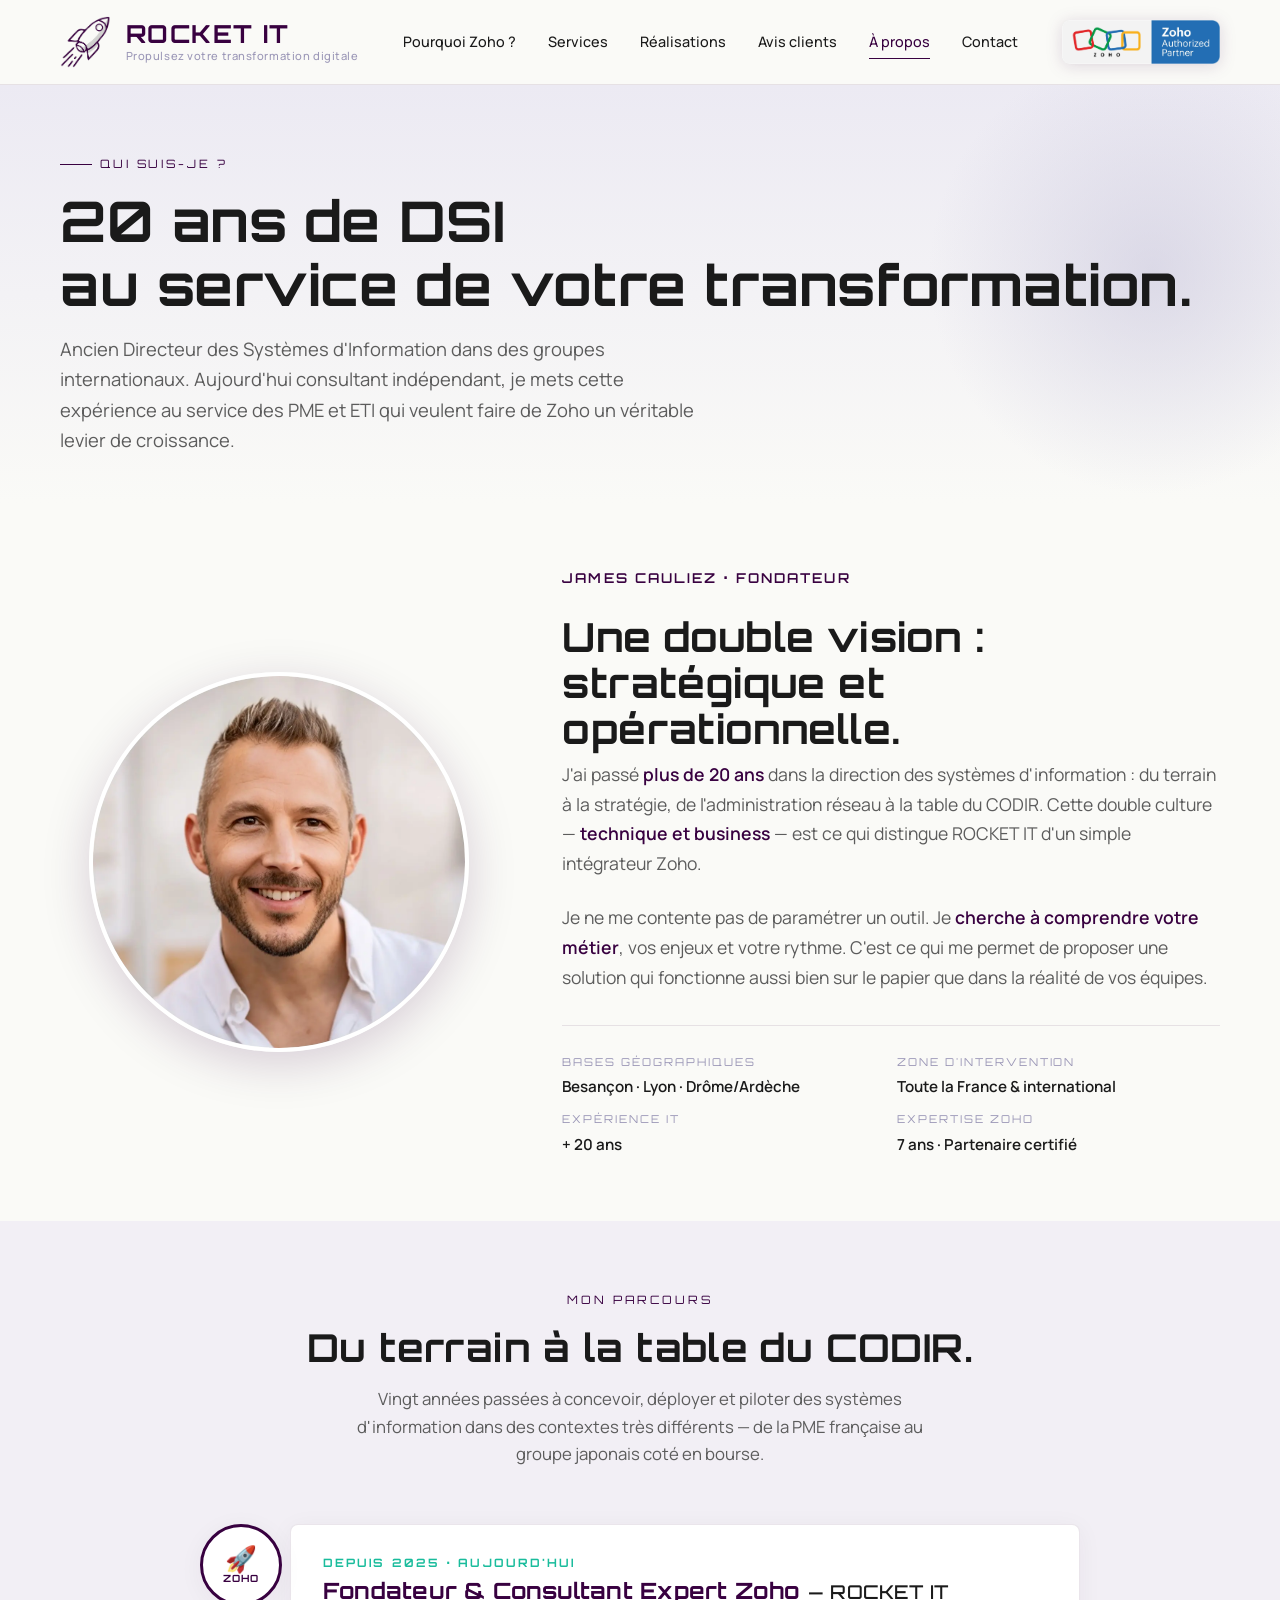
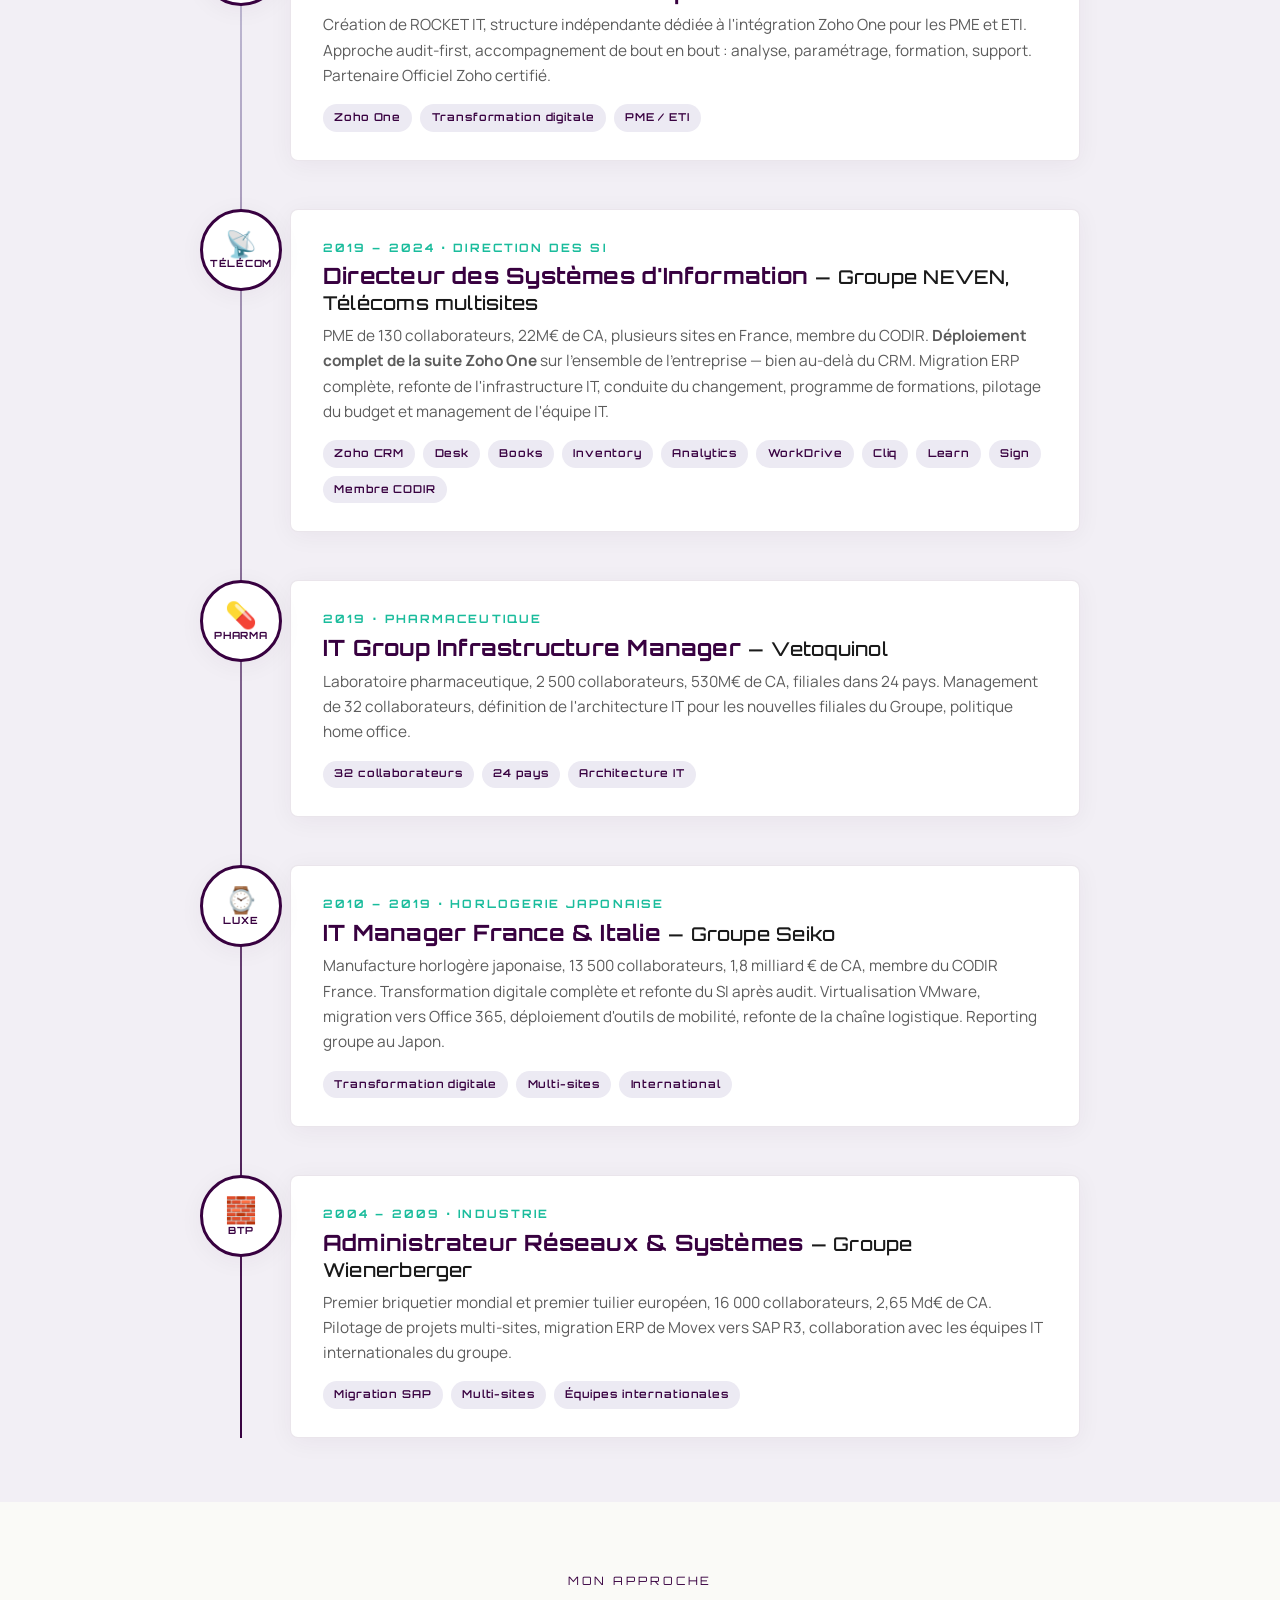
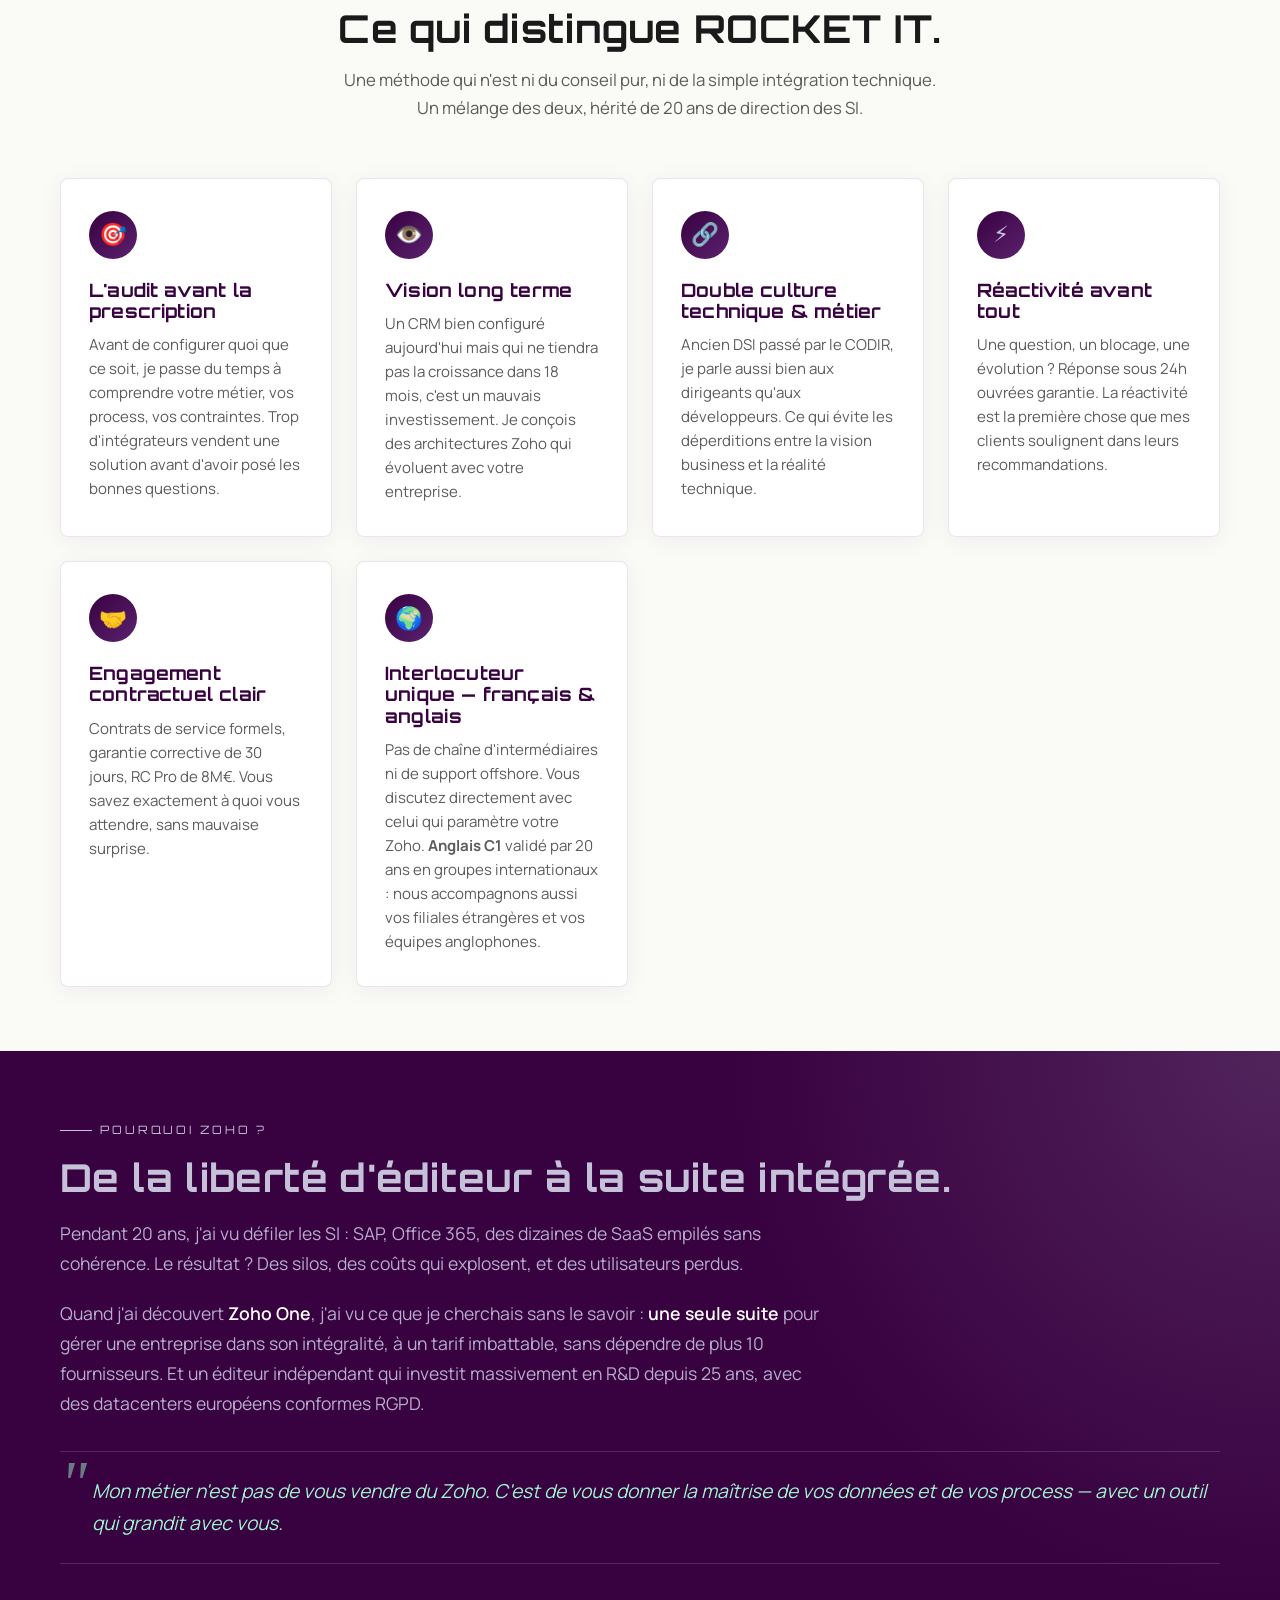
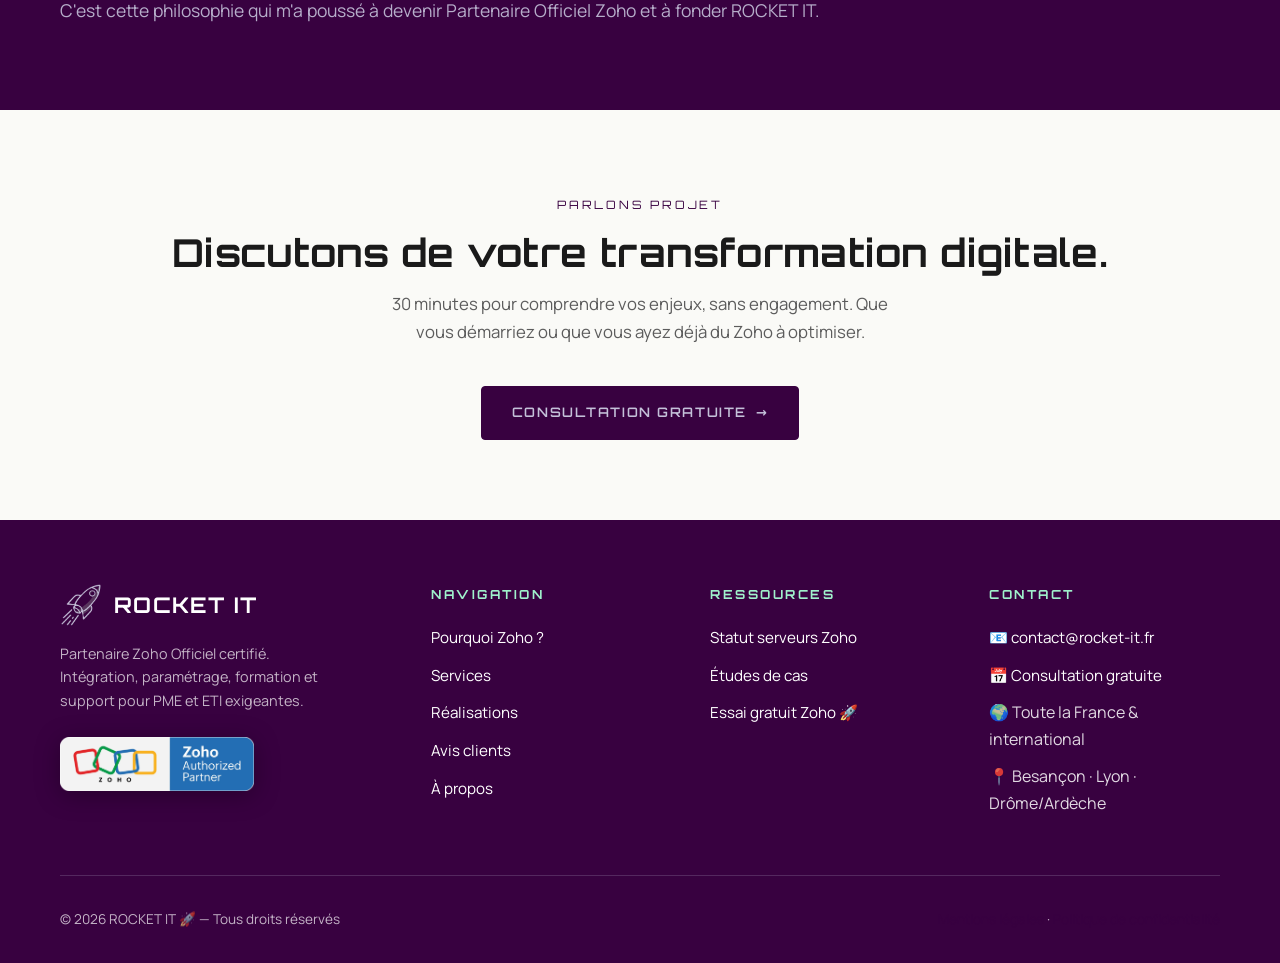
==== a-propos.html @ ee69bcf7 "Add files via upload Burger menu breakpoint set to 1200px for all devices" ====
<!DOCTYPE html>
<html lang="fr">
<head>
<meta charset="UTF-8">
<meta name="viewport" content="width=device-width, initial-scale=1.0">
<title>À propos | James Cauliez, fondateur ROCKET IT — Ex-DSI, Expert Zoho</title>
<meta name="description" content="James Cauliez, fondateur de ROCKET IT. 20 ans d'expérience en Direction des Systèmes d'Information (Seiko, Vetoquinol, Wienerberger). 7 ans d'expertise Zoho. Partenaire Zoho Officiel certifié.">
<meta name="keywords" content="james cauliez, fondateur rocket it, dsi expert zoho, consultant zoho besançon, expertise zoho france, ancien dsi">
<meta name="author" content="James Cauliez, ROCKET IT">
<meta name="language" content="French">
<meta name="geo.region" content="FR-25">
<meta name="geo.placename" content="Besançon, France">
<meta name="robots" content="index, follow">
<link rel="canonical" href="https://www.rocket-it.fr/a-propos.html">

<!-- Open Graph (Facebook, LinkedIn) -->
<meta property="og:type" content="website">
<meta property="og:locale" content="fr_FR">
<meta property="og:site_name" content="ROCKET IT">
<meta property="og:url" content="https://www.rocket-it.fr/a-propos.html">
<meta property="og:title" content="À propos — James Cauliez, fondateur ROCKET IT">
<meta property="og:description" content="Ex-DSI international devenu Partenaire Zoho Officiel. 20 ans d'expérience IT au service des PME et ETI.">
<meta property="og:image" content="https://www.rocket-it.fr/assets/og-rocket-it.jpg">
<meta property="og:image:width" content="1200">
<meta property="og:image:height" content="630">
<meta property="og:image:alt" content="ROCKET IT — Partenaire Zoho Officiel Certifié">

<!-- Twitter Card -->
<meta name="twitter:card" content="summary_large_image">
<meta name="twitter:title" content="À propos — James Cauliez, fondateur ROCKET IT">
<meta name="twitter:description" content="Ex-DSI international devenu Partenaire Zoho Officiel. 20 ans d'expérience IT au service des PME et ETI.">
<meta name="twitter:image" content="https://www.rocket-it.fr/assets/og-rocket-it.jpg">

<link rel="icon" type="image/x-icon" href="/favicon.ico?v=2">
<link rel="icon" type="image/png" sizes="32x32" href="assets/favicon-32x32.png?v=2">
<link rel="icon" type="image/png" sizes="16x16" href="assets/favicon-16x16.png?v=2">
<link rel="icon" type="image/png" sizes="192x192" href="assets/favicon-192x192.png?v=2">
<link rel="icon" type="image/png" sizes="512x512" href="assets/favicon-512x512.png?v=2">
<link rel="apple-touch-icon" sizes="180x180" href="assets/apple-touch-icon.png?v=2">
<meta name="theme-color" content="#380140">
<link rel="preconnect" href="https://fonts.googleapis.com">
<link rel="preconnect" href="https://fonts.gstatic.com" crossorigin>
<link href="https://fonts.googleapis.com/css2?family=Orbitron:wght@500;600;700&family=Manrope:wght@300;400;500;600;700&display=swap" rel="stylesheet">

<style>
/* ========== À PROPOS — VARIANTE E (Lavande Douce) ========== */
*, *::before, *::after { box-sizing: border-box; margin: 0; padding: 0; }

:root {
  --bg: #FAFAF7;
  --bg-soft: #F2EFF5;
  --bg-lavande: #ECEAF3;
  --bg-card: #FFFFFF;
  --bg-dark: #380140;
  --violet: #380140;
  --violet-soft: #5C2270;
  --lavande: #C4C1D9;
  --lavande-dark: #9B97B7;
  --mint: #A0F2CC;
  --mint-bg: #E8F8F0;
  --mint-dark: #5DB89A;
  --mint-darker: #1ABC9C;
  --text: #1A1A1A;
  --text-muted: #5C5C5C;
  --text-light: #8A8A8A;
  --border: rgba(56,1,64,0.1);
  --border-lavande: rgba(196,193,217,0.6);
  --font-display: 'Orbitron', system-ui, sans-serif;
  --font-body: 'Manrope', system-ui, sans-serif;
  --shadow-card: 0 4px 24px rgba(56,1,64,0.05);
  --shadow-card-hover: 0 12px 40px rgba(56,1,64,0.1);
  --shadow-violet: 0 8px 40px rgba(56,1,64,0.25);
  --ease: cubic-bezier(0.4, 0, 0.2, 1);
  --container: 1240px;
}

html { scroll-behavior: smooth; -webkit-font-smoothing: antialiased; }
body { font-family: var(--font-body); color: var(--text); background: var(--bg); line-height: 1.65; overflow-x: hidden; }
h1, h2, h3 { font-family: var(--font-display); font-weight: 700; line-height: 1.15; color: var(--text); letter-spacing: 0.01em; }
h1 { font-size: clamp(2.25rem, 5vw, 3.5rem); }
h2 { font-size: clamp(1.75rem, 3.4vw, 2.4rem); }
h3 { font-size: clamp(1.15rem, 2vw, 1.4rem); }
a { color: var(--violet); text-decoration: none; }
.container { max-width: var(--container); margin: 0 auto; padding: 0 clamp(1.25rem, 4vw, 2.5rem); }

/* Header */
.site-header { position: sticky; top: 0; z-index: 100; background: rgba(250,250,247,0.95); backdrop-filter: blur(14px); border-bottom: 1px solid var(--border); }
.nav { display: flex; align-items: center; justify-content: space-between; padding: 1rem 0; gap: 2rem; }
.logo { display: flex; align-items: center; gap: 0.85rem; text-decoration: none; }
.logo-icon { height: 52px; width: auto; }
.logo-text { display: flex; flex-direction: column; line-height: 1; }
.logo-name { font-family: var(--font-display); font-weight: 700; font-size: 1.55rem; letter-spacing: 0.06em; color: var(--violet); }
.logo-tagline { font-family: var(--font-body); font-size: 0.7rem; font-weight: 500; color: var(--lavande-dark); letter-spacing: 0.05em; margin-top: 0.2rem; }
.nav-links { display: flex; gap: 2rem; list-style: none; align-items: center; }
.nav-links a { color: var(--text); font-size: 0.9rem; font-weight: 500; padding: 0.4rem 0; border-bottom: 1px solid transparent; transition: all 0.3s var(--ease); }
.nav-links a:hover, .nav-links a.active { color: var(--violet); border-bottom-color: var(--violet); }
.zoho-badge-wrapper { display: flex; align-items: center; }
.zoho-badge-wrapper img { height: 44px; display: block; filter: drop-shadow(0 2px 8px rgba(56,1,64,0.15)); }

/* Buttons */
.btn { display: inline-flex; align-items: center; gap: 0.55rem; padding: 0.95rem 1.85rem; font-family: var(--font-display); font-size: 0.82rem; font-weight: 600; letter-spacing: 0.12em; text-transform: uppercase; border-radius: 4px; cursor: pointer; transition: all 0.3s var(--ease); border: 1px solid transparent; text-decoration: none; }
.btn-primary { background: var(--violet); color: var(--lavande); border-color: var(--violet); }
.btn-primary:hover { background: var(--violet-soft); border-color: var(--violet-soft); transform: translateY(-2px); box-shadow: var(--shadow-violet); }
.btn-secondary { background: transparent; color: var(--violet); border-color: var(--violet); }
.btn-secondary:hover { background: var(--violet); color: var(--lavande); }
.btn-arrow::after { content: '→'; transition: transform 0.3s var(--ease); }
.btn-arrow:hover::after { transform: translateX(4px); }

/* Page header */
.page-header {
  padding: 4rem 0 3rem;
  background: linear-gradient(180deg, var(--bg-lavande) 0%, var(--bg) 100%);
  position: relative;
  overflow: hidden;
}
.page-header::before {
  content: '';
  position: absolute;
  top: -20%; right: -10%;
  width: 40vw; height: 60vh;
  background: radial-gradient(circle, rgba(196,193,217,0.5) 0%, transparent 60%);
  pointer-events: none;
}
.page-header-inner { position: relative; z-index: 1; }
.section-label {
  font-family: var(--font-display); font-size: 0.72rem; letter-spacing: 0.25em;
  text-transform: uppercase; color: var(--violet); margin-bottom: 1rem;
  display: inline-block; position: relative; padding-left: 2.5rem;
}
.section-label::before {
  content: ''; position: absolute; left: 0; top: 50%;
  width: 2rem; height: 1px; background: var(--violet);
}
/* Fix : pas de trait sur les sections centrées */
.cta-section .section-label::before { display: none; }
.cta-section .section-label { padding-left: 0; }
.page-header h1 { margin-bottom: 1rem; }
.page-header .lead {
  font-size: 1.15rem; color: var(--text-muted); max-width: 60ch; line-height: 1.65;
}

/* Hero perso */
.hero-perso {
  padding: 4rem 0;
}
.hero-perso-grid {
  display: grid;
  grid-template-columns: 1fr 1.5fr;
  gap: 4rem;
  align-items: center;
}
.hero-perso-photo {
  position: relative;
  display: flex;
  justify-content: center;
}
.hero-perso-photo img {
  width: 100%;
  max-width: 380px;
  border-radius: 50%;
  border: 4px solid #fff;
  box-shadow: 0 12px 48px rgba(56,1,64,0.18);
}
.hero-perso h2 {
  font-size: clamp(1.85rem, 3.5vw, 2.5rem);
  margin-bottom: 0.5rem;
}
.hero-perso-role {
  font-family: var(--font-display);
  font-size: 0.85rem;
  color: var(--violet);
  letter-spacing: 0.15em;
  text-transform: uppercase;
  margin-bottom: 1.5rem;
  font-weight: 600;
}
.hero-perso-bio {
  font-size: 1.1rem;
  color: var(--text-muted);
  line-height: 1.7;
  margin-bottom: 1.5rem;
}
.hero-perso-bio strong { color: var(--violet); font-weight: 600; }

.quick-info {
  display: grid;
  grid-template-columns: repeat(2, 1fr);
  gap: 0.75rem;
  margin-top: 2rem;
  padding-top: 1.75rem;
  border-top: 1px solid var(--border);
}
.quick-info-item {
  display: flex;
  flex-direction: column;
  gap: 0.15rem;
}
.quick-info-label {
  font-family: var(--font-display);
  font-size: 0.68rem;
  letter-spacing: 0.18em;
  text-transform: uppercase;
  color: var(--lavande-dark);
}
.quick-info-value {
  font-weight: 600;
  color: var(--text);
  font-size: 0.95rem;
}

/* Story sections */
.story-section {
  padding: 4rem 0;
}
.story-alt {
  background: var(--bg-soft);
}
.story-section-header {
  text-align: center;
  margin-bottom: 3.5rem;
}
.story-section-header h2 { margin-bottom: 1rem; }
.story-section-header p {
  color: var(--text-muted);
  font-size: 1.05rem;
  max-width: 60ch;
  margin: 0 auto;
}
.story-section-header .section-label {
  padding-left: 0;
}
.story-section-header .section-label::before {
  display: none;
}

/* Timeline parcours */
.timeline {
  max-width: 880px;
  margin: 0 auto;
  position: relative;
}
.timeline::before {
  content: '';
  position: absolute;
  left: 40px;
  top: 0; bottom: 0;
  width: 2px;
  background: linear-gradient(180deg, var(--lavande) 0%, var(--violet) 100%);
}
.timeline-item {
  position: relative;
  padding-left: 90px;
  padding-bottom: 3rem;
}
.timeline-item:last-child { padding-bottom: 0; }
.timeline-marker {
  position: absolute;
  left: 0;
  top: 0;
  width: 82px;
  height: 82px;
  border-radius: 50%;
  background: #fff;
  border: 3px solid var(--violet);
  display: flex;
  flex-direction: column;
  align-items: center;
  justify-content: center;
  text-align: center;
  box-shadow: var(--shadow-card);
  z-index: 1;
  padding: 0.4rem;
}
.timeline-marker-icon {
  font-size: 1.6rem;
  line-height: 1;
  margin-bottom: 0.2rem;
}
.timeline-marker-label {
  font-family: var(--font-display);
  font-size: 0.62rem;
  letter-spacing: 0.08em;
  text-transform: uppercase;
  color: var(--violet);
  font-weight: 700;
  line-height: 1;
}
.timeline-content {
  background: var(--bg-card);
  padding: 1.75rem 2rem;
  border-radius: 8px;
  border: 1px solid var(--border);
  box-shadow: var(--shadow-card);
}
.timeline-period {
  font-family: var(--font-display);
  font-size: 0.72rem;
  letter-spacing: 0.18em;
  text-transform: uppercase;
  color: var(--mint-darker);
  margin-bottom: 0.4rem;
  font-weight: 700;
}
.timeline-content h3 {
  margin-bottom: 0.5rem;
  color: var(--violet);
}
.timeline-content h3 .company {
  color: var(--text);
  font-weight: 500;
  font-size: 0.85em;
}
.timeline-content p {
  color: var(--text-muted);
  font-size: 0.96rem;
  line-height: 1.65;
}
.timeline-tags {
  display: flex;
  flex-wrap: wrap;
  gap: 0.5rem;
  margin-top: 1rem;
}
.timeline-tag {
  font-family: var(--font-display);
  font-size: 0.68rem;
  letter-spacing: 0.08em;
  padding: 0.3rem 0.7rem;
  background: var(--bg-lavande);
  color: var(--violet);
  border-radius: 100px;
  font-weight: 600;
}

/* Approche / Valeurs */
.values-grid {
  display: grid;
  grid-template-columns: repeat(auto-fit, minmax(260px, 1fr));
  gap: 1.5rem;
  margin-top: 2rem;
}
.value-card {
  background: var(--bg-card);
  padding: 2rem 1.75rem;
  border-radius: 8px;
  border: 1px solid var(--border);
  box-shadow: var(--shadow-card);
  transition: all 0.3s var(--ease);
}
.value-card:hover {
  transform: translateY(-4px);
  box-shadow: var(--shadow-card-hover);
  border-color: var(--border-lavande);
}
.value-icon {
  width: 48px; height: 48px;
  border-radius: 50%;
  background: linear-gradient(135deg, var(--violet), var(--violet-soft));
  color: var(--lavande);
  display: flex;
  align-items: center;
  justify-content: center;
  font-size: 1.4rem;
  margin-bottom: 1.25rem;
}
.value-card h3 {
  font-size: 1.15rem;
  color: var(--violet);
  margin-bottom: 0.75rem;
}
.value-card p {
  color: var(--text-muted);
  font-size: 0.94rem;
  line-height: 1.6;
}

/* Why Zoho block */
.why-zoho {
  background: var(--violet);
  color: var(--lavande);
  padding: 4rem 0;
  position: relative;
  overflow: hidden;
}
.why-zoho::before {
  content: '';
  position: absolute;
  top: 0; right: 0;
  width: 50%; height: 100%;
  background: radial-gradient(circle at right top, rgba(196,193,217,0.18) 0%, transparent 60%);
  pointer-events: none;
}
.why-zoho .container { position: relative; z-index: 1; }
.why-zoho .section-label { color: var(--lavande); }
.why-zoho .section-label::before { background: var(--lavande); }
.why-zoho h2 { color: var(--lavande); margin-bottom: 1.25rem; }
.why-zoho-text {
  font-size: 1.1rem;
  color: rgba(196,193,217,0.9);
  line-height: 1.7;
  max-width: 70ch;
  margin-bottom: 1.25rem;
}
.why-zoho-text strong { color: #fff; font-weight: 600; }
.why-zoho-quote {
  font-style: italic;
  font-size: 1.2rem;
  color: var(--mint);
  padding: 1.5rem 0;
  border-top: 1px solid rgba(196,193,217,0.2);
  border-bottom: 1px solid rgba(196,193,217,0.2);
  margin: 2rem 0;
  position: relative;
  padding-left: 2rem;
}
.why-zoho-quote::before {
  content: '"';
  position: absolute;
  left: 0; top: 0;
  font-family: Georgia, serif;
  font-size: 4rem;
  line-height: 1;
  color: var(--mint);
  opacity: 0.5;
}

/* CTA final */
.cta-section {
  padding: 5rem 0;
  text-align: center;
  background: var(--bg);
}
.cta-section h2 { margin-bottom: 1rem; }
.cta-section p {
  color: var(--text-muted);
  font-size: 1.05rem;
  max-width: 50ch;
  margin: 0 auto 2.5rem;
}

/* Footer */
.site-footer { background: var(--bg-dark); color: rgba(255,255,255,0.85); padding: 4rem 0 2rem; }
.footer-grid { display: grid; grid-template-columns: 1.4fr 1fr 1fr 1fr; gap: 3rem; margin-bottom: 3rem; }
.footer-brand-logo { display: flex; align-items: center; gap: 0.75rem; margin-bottom: 1rem; }
.footer-brand-logo img { height: 42px; }
.footer-brand-logo span { font-family: var(--font-display); font-weight: 700; font-size: 1.35rem; letter-spacing: 0.06em; color: #fff; }
.footer-brand-text { font-size: 0.9rem; max-width: 30ch; margin-bottom: 1.5rem; color: rgba(255,255,255,0.7); }
.footer-zoho-badge { display: inline-block; }
.footer-zoho-badge img { height: 54px; display: block; filter: drop-shadow(0 4px 12px rgba(0,0,0,0.3)); }
.footer-col h4 { font-family: var(--font-display); font-size: 0.78rem; letter-spacing: 0.2em; text-transform: uppercase; color: var(--mint); margin-bottom: 1.25rem; font-weight: 700; }
.footer-col ul { list-style: none; }
.footer-col li { margin-bottom: 0.7rem; }
.footer-col a { color: #fff; font-size: 0.95rem; font-weight: 400; transition: color 0.3s var(--ease); }
.footer-col a:hover { color: var(--mint); }
.footer-bottom { padding-top: 2rem; border-top: 1px solid rgba(196,193,217,0.2); display: flex; justify-content: space-between; font-size: 0.85rem; flex-wrap: wrap; gap: 0.5rem; color: rgba(255,255,255,0.7); }

/* Responsive */
@media (max-width: 960px) {
  .hero-perso-grid { grid-template-columns: 1fr; gap: 2.5rem; text-align: center; }
  .hero-perso-photo img { max-width: 280px; margin: 0 auto; }
  .hero-perso-photo::before { display: none; }
  .quick-info { grid-template-columns: repeat(2, 1fr); }
  .timeline::before { left: 25px; }
  .timeline-item { padding-left: 70px; }
  .timeline-marker { width: 52px; height: 52px; padding: 0.25rem; }
  .timeline-marker-icon { font-size: 1.1rem; margin-bottom: 0.1rem; }
  .timeline-marker-label { font-size: 0.5rem; letter-spacing: 0.05em; }
  .footer-grid { grid-template-columns: 1fr 1fr; gap: 2rem; }
}

/* Burger menu base styles (hidden by default, shown <900px) */
.burger { display: none; background: none; border: none; cursor: pointer; padding: 0.5rem; width: 44px; height: 44px; flex-direction: column; justify-content: center; align-items: center; gap: 5px; }
.burger span { display: block; width: 26px; height: 2px; background: var(--violet); transition: all 0.3s var(--ease); }
.burger.active span:nth-child(1) { transform: translateY(7px) rotate(45deg); }
.burger.active span:nth-child(2) { opacity: 0; }
.burger.active span:nth-child(3) { transform: translateY(-7px) rotate(-45deg); }

@media (max-width: 1200px) {
  .nav-links { position: fixed; top: 71px; left: 0; right: 0; background: var(--bg); flex-direction: column; padding: 2rem; border-bottom: 1px solid var(--border); transform: translateY(-150%); transition: transform 0.4s var(--ease); gap: 1.5rem; z-index: 99; }
  .nav-links.open { transform: translateY(0); }
  .burger { display: flex; }
  .logo-tagline { display: none; }
  .zoho-badge-wrapper { display: none; }
}
@media (max-width: 720px) {
  .logo-name { font-size: 1.2rem; }
  .logo-icon { height: 42px; }
  .quick-info { grid-template-columns: 1fr; }
  .footer-grid { grid-template-columns: 1fr; }
  .footer-bottom { flex-direction: column; text-align: center; }
  .timeline-content { padding: 1.25rem 1.25rem; }
}
</style>
<script type="application/ld+json">
{
  "@context": "https://schema.org",
  "@graph": [
    {
      "@type": "Person",
      "@id": "https://www.rocket-it.fr/a-propos.html#person",
      "name": "James Cauliez",
      "jobTitle": "Président, Fondateur de ROCKET IT",
      "worksFor": {
        "@type": "Organization",
        "name": "ROCKET IT",
        "url": "https://www.rocket-it.fr/"
      },
      "alumniOf": [
        {"@type": "Organization", "name": "Seiko"},
        {"@type": "Organization", "name": "Vetoquinol"},
        {"@type": "Organization", "name": "Wienerberger"},
        {"@type": "Organization", "name": "NEVEN / ABC Téléphonie"}
      ],
      "knowsAbout": [
        "Zoho One", "Zoho CRM", "Direction des Systèmes d'Information",
        "Transformation digitale", "Intégration logicielle", "Gestion de projet IT",
        "Architecture SI", "Conseil stratégique", "Intelligence Artificielle"
      ],
      "knowsLanguage": ["fr", "en"],
      "nationality": "FR",
      "address": {
        "@type": "PostalAddress",
        "addressLocality": "Besançon",
        "addressCountry": "FR"
      },
      "description": "Ex-DSI international devenu Partenaire Zoho Officiel. 20 ans d'expérience IT au service des PME et ETI."
    },
    {
      "@type": "BreadcrumbList",
      "itemListElement": [
        {"@type": "ListItem", "position": 1, "name": "Accueil", "item": "https://www.rocket-it.fr/"},
        {"@type": "ListItem", "position": 2, "name": "À propos", "item": "https://www.rocket-it.fr/a-propos.html"}
      ]
    }
  ]
}
</script>
</head>
<body>

<header class="site-header">
  <div class="container">
    <nav class="nav">
      <a href="index.html" class="logo">
        <img src="assets/fusee-violet.webp" alt="" class="logo-icon">
        <div class="logo-text">
          <span class="logo-name">ROCKET IT</span>
          <span class="logo-tagline">Propulsez votre transformation digitale</span>
        </div>
      </a>
      <ul class="nav-links">
        <li><a href="pourquoi-zoho.html">Pourquoi Zoho ?</a></li>
        <li><a href="services.html">Services</a></li>
        <li><a href="realisations.html">Réalisations</a></li>
        <li><a href="avis.html">Avis clients</a></li>
        <li><a href="a-propos.html" class="active">À propos</a></li>
        <li><a href="contact.html">Contact</a></li>
      </ul>
      <div class="zoho-badge-wrapper"><img src="assets/zoho-authorized-partner-horizontal.webp" alt="ROCKET IT - Partenaire Zoho Officiel Certifié (Authorized Partner)"></div>
      <button class="burger" aria-label="Menu" aria-expanded="false"><span></span><span></span><span></span></button>
    </nav>
  </div>
</header>

<main>

  <!-- PAGE HEADER -->
  <section class="page-header">
    <div class="container">
      <div class="page-header-inner">
        <span class="section-label">Qui suis-je ?</span>
        <h1>20 ans de DSI<br>au service de votre transformation.</h1>
        <p class="lead">
          Ancien Directeur des Systèmes d'Information dans des groupes internationaux. Aujourd'hui consultant indépendant, je mets cette expérience au service des PME et ETI qui veulent faire de Zoho un véritable levier de croissance.
        </p>
      </div>
    </div>
  </section>

  <!-- HERO PERSO -->
  <section class="hero-perso">
    <div class="container">
      <div class="hero-perso-grid">
        <div class="hero-perso-photo">
          <img src="assets/james-portrait.webp" alt="James Cauliez, fondateur de ROCKET IT, expert Zoho et ancien DSI">
        </div>
        <div>
          <div class="hero-perso-role">James CAULIEZ · Fondateur</div>
          <h2>Une double vision : stratégique et opérationnelle.</h2>
          <p class="hero-perso-bio">
            J'ai passé <strong>plus de 20 ans</strong> dans la direction des systèmes d'information : du terrain à la stratégie, de l'administration réseau à la table du CODIR. Cette double culture — <strong>technique et business</strong> — est ce qui distingue ROCKET IT d'un simple intégrateur Zoho.
          </p>
          <p class="hero-perso-bio">
            Je ne me contente pas de paramétrer un outil. Je <strong>cherche à comprendre votre métier</strong>, vos enjeux et votre rythme. C'est ce qui me permet de proposer une solution qui fonctionne aussi bien sur le papier que dans la réalité de vos équipes.
          </p>

          <div class="quick-info">
            <div class="quick-info-item">
              <span class="quick-info-label">Bases géographiques</span>
              <span class="quick-info-value">Besançon · Lyon · Drôme/Ardèche</span>
            </div>
            <div class="quick-info-item">
              <span class="quick-info-label">Zone d'intervention</span>
              <span class="quick-info-value">Toute la France &amp; international</span>
            </div>
            <div class="quick-info-item">
              <span class="quick-info-label">Expérience IT</span>
              <span class="quick-info-value">+ 20 ans</span>
            </div>
            <div class="quick-info-item">
              <span class="quick-info-label">Expertise Zoho</span>
              <span class="quick-info-value">7 ans · Partenaire certifié</span>
            </div>
          </div>
        </div>
      </div>
    </div>
  </section>

  <!-- TIMELINE PARCOURS -->
  <section class="story-section story-alt">
    <div class="container">
      <div class="story-section-header">
        <span class="section-label">Mon parcours</span>
        <h2>Du terrain à la table du CODIR.</h2>
        <p>Vingt années passées à concevoir, déployer et piloter des systèmes d'information dans des contextes très différents — de la PME française au groupe japonais coté en bourse.</p>
      </div>

      <div class="timeline">

        <div class="timeline-item">
          <div class="timeline-marker">
            <span class="timeline-marker-icon">🚀</span>
            <span class="timeline-marker-label">Zoho</span>
          </div>
          <div class="timeline-content">
            <div class="timeline-period">Depuis 2025 · Aujourd'hui</div>
            <h3>Fondateur & Consultant Expert Zoho <span class="company">— ROCKET IT</span></h3>
            <p>Création de ROCKET IT, structure indépendante dédiée à l'intégration Zoho One pour les PME et ETI. Approche audit-first, accompagnement de bout en bout : analyse, paramétrage, formation, support. Partenaire Officiel Zoho certifié.</p>
            <div class="timeline-tags">
              <span class="timeline-tag">Zoho One</span>
              <span class="timeline-tag">Transformation digitale</span>
              <span class="timeline-tag">PME / ETI</span>
            </div>
          </div>
        </div>

        <div class="timeline-item">
          <div class="timeline-marker">
            <span class="timeline-marker-icon">📡</span>
            <span class="timeline-marker-label">Télécom</span>
          </div>
          <div class="timeline-content">
            <div class="timeline-period">2019 – 2024 · Direction des SI</div>
            <h3>Directeur des Systèmes d'Information <span class="company">— Groupe NEVEN, Télécoms multisites</span></h3>
            <p>PME de 130 collaborateurs, 22M€ de CA, plusieurs sites en France, membre du CODIR. <strong>Déploiement complet de la suite Zoho One</strong> sur l'ensemble de l'entreprise — bien au-delà du CRM. Migration ERP complète, refonte de l'infrastructure IT, conduite du changement, programme de formations, pilotage du budget et management de l'équipe IT.</p>
            <div class="timeline-tags">
              <span class="timeline-tag">Zoho CRM</span>
              <span class="timeline-tag">Desk</span>
              <span class="timeline-tag">Books</span>
              <span class="timeline-tag">Inventory</span>
              <span class="timeline-tag">Analytics</span>
              <span class="timeline-tag">WorkDrive</span>
              <span class="timeline-tag">Cliq</span>
              <span class="timeline-tag">Learn</span>
              <span class="timeline-tag">Sign</span>
              <span class="timeline-tag">Membre CODIR</span>
            </div>
          </div>
        </div>

        <div class="timeline-item">
          <div class="timeline-marker">
            <span class="timeline-marker-icon">💊</span>
            <span class="timeline-marker-label">Pharma</span>
          </div>
          <div class="timeline-content">
            <div class="timeline-period">2019 · Pharmaceutique</div>
            <h3>IT Group Infrastructure Manager <span class="company">— Vetoquinol</span></h3>
            <p>Laboratoire pharmaceutique, 2 500 collaborateurs, 530M€ de CA, filiales dans 24 pays. Management de 32 collaborateurs, définition de l'architecture IT pour les nouvelles filiales du Groupe, politique home office.</p>
            <div class="timeline-tags">
              <span class="timeline-tag">32 collaborateurs</span>
              <span class="timeline-tag">24 pays</span>
              <span class="timeline-tag">Architecture IT</span>
            </div>
          </div>
        </div>

        <div class="timeline-item">
          <div class="timeline-marker">
            <span class="timeline-marker-icon">⌚</span>
            <span class="timeline-marker-label">Luxe</span>
          </div>
          <div class="timeline-content">
            <div class="timeline-period">2010 – 2019 · Horlogerie japonaise</div>
            <h3>IT Manager France & Italie <span class="company">— Groupe Seiko</span></h3>
            <p>Manufacture horlogère japonaise, 13 500 collaborateurs, 1,8 milliard € de CA, membre du CODIR France. Transformation digitale complète et refonte du SI après audit. Virtualisation VMware, migration vers Office 365, déploiement d'outils de mobilité, refonte de la chaîne logistique. Reporting groupe au Japon.</p>
            <div class="timeline-tags">
              <span class="timeline-tag">Transformation digitale</span>
              <span class="timeline-tag">Multi-sites</span>
              <span class="timeline-tag">International</span>
            </div>
          </div>
        </div>

        <div class="timeline-item">
          <div class="timeline-marker">
            <span class="timeline-marker-icon">🧱</span>
            <span class="timeline-marker-label">BTP</span>
          </div>
          <div class="timeline-content">
            <div class="timeline-period">2004 – 2009 · Industrie</div>
            <h3>Administrateur Réseaux & Systèmes <span class="company">— Groupe Wienerberger</span></h3>
            <p>Premier briquetier mondial et premier tuilier européen, 16 000 collaborateurs, 2,65 Md€ de CA. Pilotage de projets multi-sites, migration ERP de Movex vers SAP R3, collaboration avec les équipes IT internationales du groupe.</p>
            <div class="timeline-tags">
              <span class="timeline-tag">Migration SAP</span>
              <span class="timeline-tag">Multi-sites</span>
              <span class="timeline-tag">Équipes internationales</span>
            </div>
          </div>
        </div>

      </div>
    </div>
  </section>

  <!-- VALEURS -->
  <section class="story-section">
    <div class="container">
      <div class="story-section-header">
        <span class="section-label">Mon approche</span>
        <h2>Ce qui distingue ROCKET IT.</h2>
        <p>Une méthode qui n'est ni du conseil pur, ni de la simple intégration technique. Un mélange des deux, hérité de 20 ans de direction des SI.</p>
      </div>

      <div class="values-grid">
        <div class="value-card">
          <div class="value-icon">🎯</div>
          <h3>L'audit avant la prescription</h3>
          <p>Avant de configurer quoi que ce soit, je passe du temps à comprendre votre métier, vos process, vos contraintes. Trop d'intégrateurs vendent une solution avant d'avoir posé les bonnes questions.</p>
        </div>

        <div class="value-card">
          <div class="value-icon">👁️</div>
          <h3>Vision long terme</h3>
          <p>Un CRM bien configuré aujourd'hui mais qui ne tiendra pas la croissance dans 18 mois, c'est un mauvais investissement. Je conçois des architectures Zoho qui évoluent avec votre entreprise.</p>
        </div>

        <div class="value-card">
          <div class="value-icon">🔗</div>
          <h3>Double culture technique & métier</h3>
          <p>Ancien DSI passé par le CODIR, je parle aussi bien aux dirigeants qu'aux développeurs. Ce qui évite les déperditions entre la vision business et la réalité technique.</p>
        </div>

        <div class="value-card">
          <div class="value-icon">⚡</div>
          <h3>Réactivité avant tout</h3>
          <p>Une question, un blocage, une évolution ? Réponse sous 24h ouvrées garantie. La réactivité est la première chose que mes clients soulignent dans leurs recommandations.</p>
        </div>

        <div class="value-card">
          <div class="value-icon">🤝</div>
          <h3>Engagement contractuel clair</h3>
          <p>Contrats de service formels, garantie corrective de 30 jours, RC Pro de 8M€. Vous savez exactement à quoi vous attendre, sans mauvaise surprise.</p>
        </div>

        <div class="value-card">
          <div class="value-icon">🌍</div>
          <h3>Interlocuteur unique — français &amp; anglais</h3>
          <p>Pas de chaîne d'intermédiaires ni de support offshore. Vous discutez directement avec celui qui paramètre votre Zoho. <strong>Anglais C1</strong> validé par 20 ans en groupes internationaux : nous accompagnons aussi vos filiales étrangères et vos équipes anglophones.</p>
        </div>
      </div>
    </div>
  </section>

  <!-- POURQUOI ZOHO -->
  <section class="why-zoho">
    <div class="container">
      <span class="section-label">Pourquoi Zoho ?</span>
      <h2>De la liberté d'éditeur à la suite intégrée.</h2>
      <p class="why-zoho-text">
        Pendant 20 ans, j'ai vu défiler les SI : SAP, Office 365, des dizaines de SaaS empilés sans cohérence. Le résultat ? Des silos, des coûts qui explosent, et des utilisateurs perdus.
      </p>
      <p class="why-zoho-text">
        Quand j'ai découvert <strong>Zoho One</strong>, j'ai vu ce que je cherchais sans le savoir : <strong>une seule suite</strong> pour gérer une entreprise dans son intégralité, à un tarif imbattable, sans dépendre de plus 10 fournisseurs. Et un éditeur indépendant qui investit massivement en R&D depuis 25 ans, avec des datacenters européens conformes RGPD.
      </p>
      <blockquote class="why-zoho-quote">
        Mon métier n'est pas de vous vendre du Zoho. C'est de vous donner la maîtrise de vos données et de vos process — avec un outil qui grandit avec vous.
      </blockquote>
      <p class="why-zoho-text">
        C'est cette philosophie qui m'a poussé à devenir Partenaire Officiel Zoho et à fonder <span style="white-space:nowrap;">ROCKET IT</span>.
      </p>
    </div>
  </section>

  <!-- CTA -->
  <section class="cta-section">
    <div class="container">
      <span class="section-label" style="padding-left:0;">Parlons projet</span>
      <h2>Discutons de votre transformation digitale.</h2>
      <p>30 minutes pour comprendre vos enjeux, sans engagement. Que vous démarriez ou que vous ayez déjà du Zoho à optimiser.</p>
      <a href="contact.html" class="btn btn-primary btn-arrow">Consultation gratuite</a>
    </div>
  </section>

</main>

<footer class="site-footer">
  <div class="container">
    <div class="footer-grid">
      <div>
        <div class="footer-brand-logo"><img src="assets/fusee-lavande.webp" alt=""><span>ROCKET IT</span></div>
        <p class="footer-brand-text">Partenaire Zoho Officiel certifié. Intégration, paramétrage, formation et support pour PME et ETI exigeantes.</p>
        <div class="footer-zoho-badge"><img src="assets/zoho-authorized-partner-horizontal.webp" alt="ROCKET IT - Partenaire Zoho Officiel Certifié (Authorized Partner)"></div>
      </div>
      <div class="footer-col"><h4>Navigation</h4><ul><li><a href="pourquoi-zoho.html">Pourquoi Zoho ?</a></li><li><a href="services.html">Services</a></li><li><a href="realisations.html">Réalisations</a></li><li><a href="avis.html">Avis clients</a></li><li><a href="a-propos.html">À propos</a></li></ul></div>
      <div class="footer-col"><h4>Ressources</h4><ul><li><a href="statut-zoho.html">Statut serveurs Zoho</a></li><li><a href="realisations.html">Études de cas</a></li><li><a href="https://store.zoho.eu/ResellerCustomerSignUp.do?id=23485ec546ddc9b73a7d4bac2358c5e1&amp;locale=fr" target="_blank" rel="noopener noreferrer" class="footer-trial-mini">Essai gratuit Zoho 🚀</a></li></ul></div>
      <div class="footer-col"><h4>Contact</h4><ul><li><a href="mailto:contact@rocket-it.fr">📧 contact@rocket-it.fr</a></li><li><a href="contact.html">📅 Consultation gratuite</a></li><li class="contact-bases">🌍 Toute la France &amp; international</li><li class="contact-bases">📍 Besançon · Lyon · Drôme/Ardèche</li></ul></div>
    </div>
    <div class="footer-bottom">
      <span>© 2026 ROCKET IT 🚀 — Tous droits réservés</span>
      <span class="footer-legal-links"><a href="mentions-legales.html">Mentions légales</a> · <a href="politique-confidentialite.html">Politique de confidentialité</a></span>
    </div>
  </div>
</footer>

<script src="js/main.js"></script>
</body>
</html>
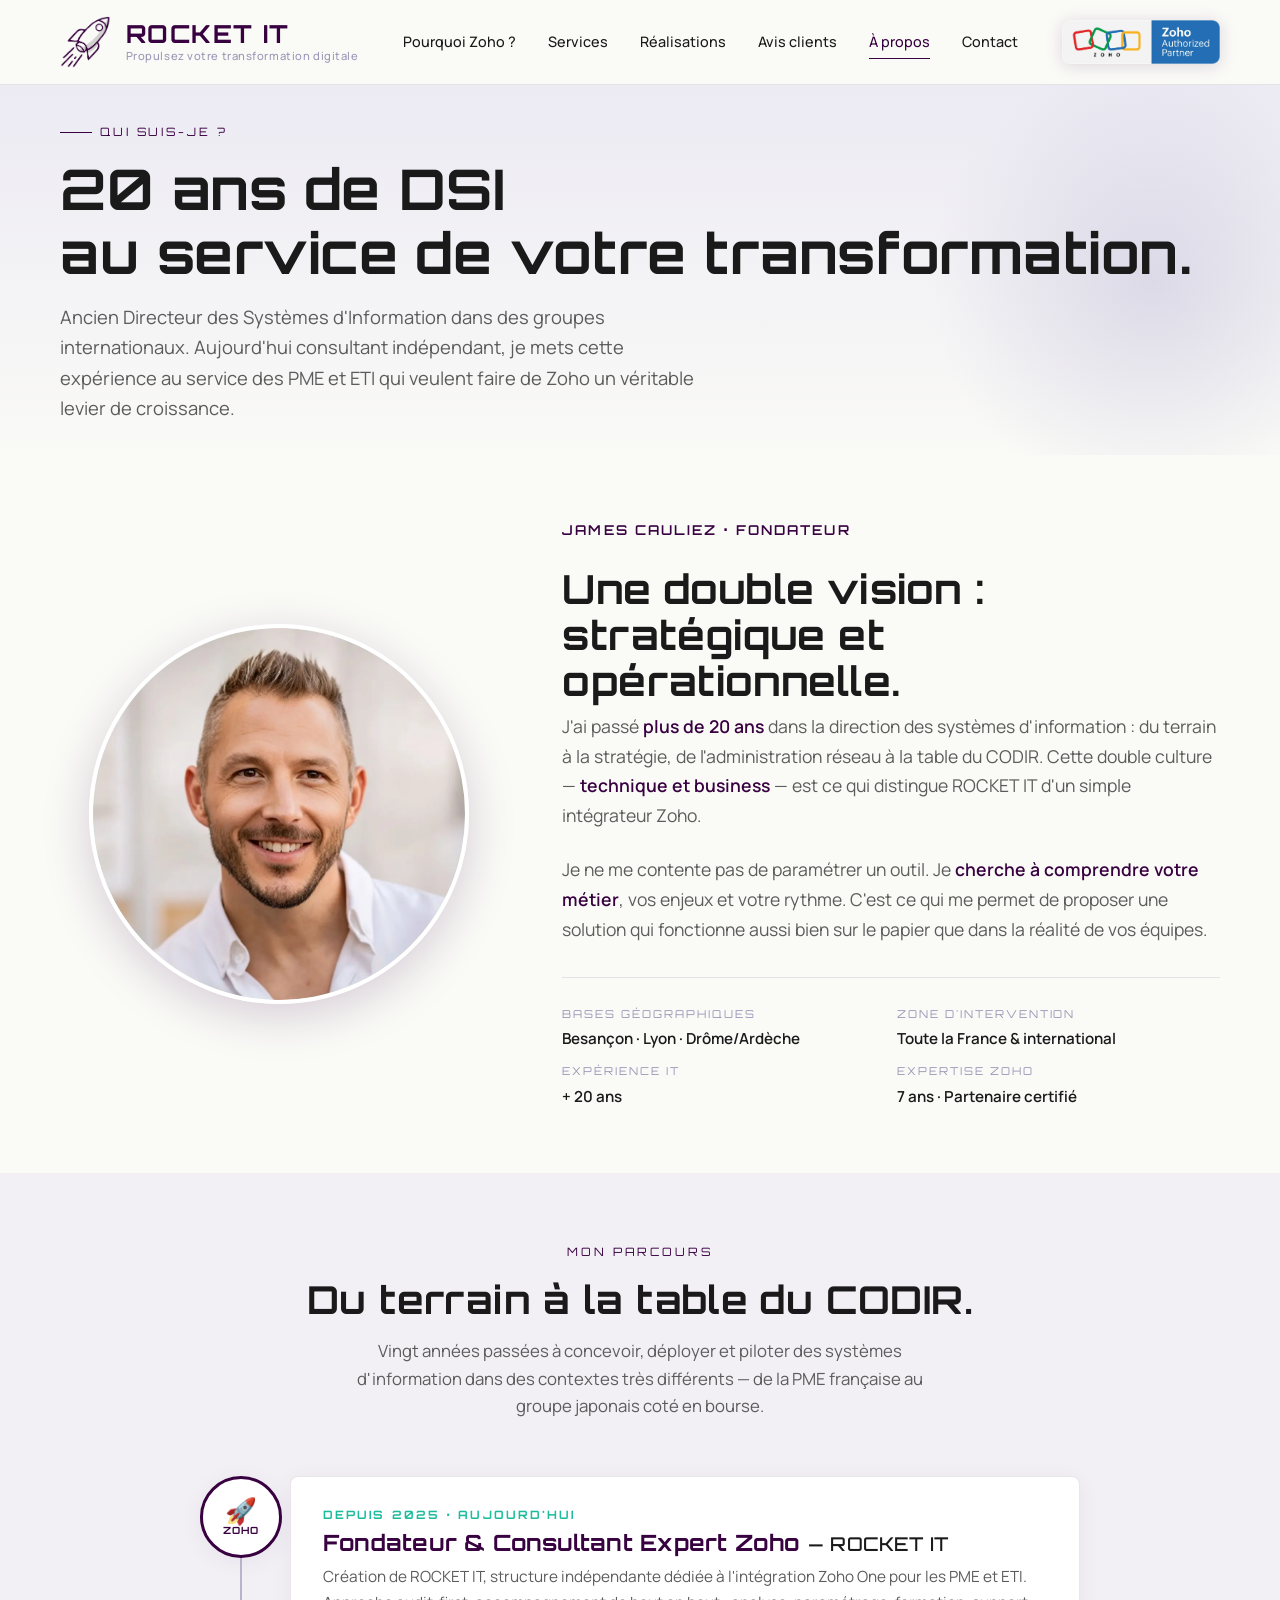
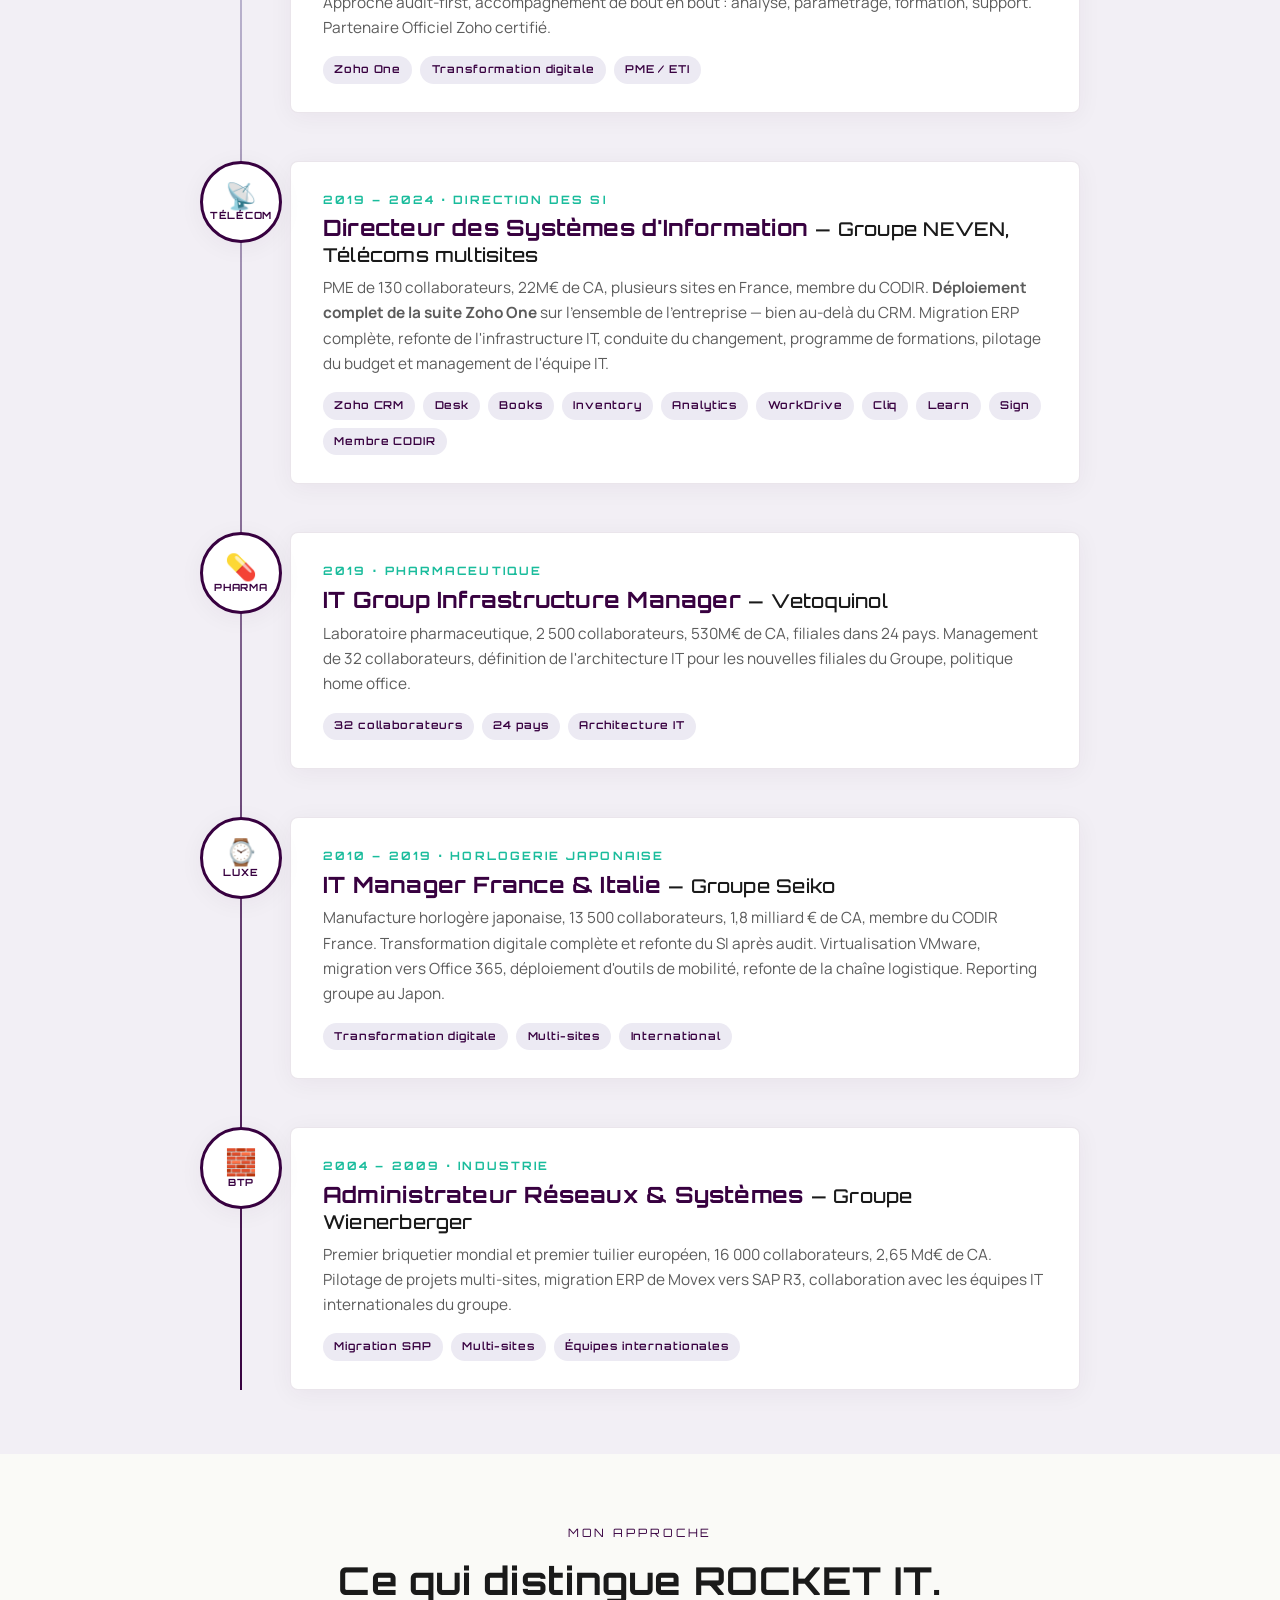
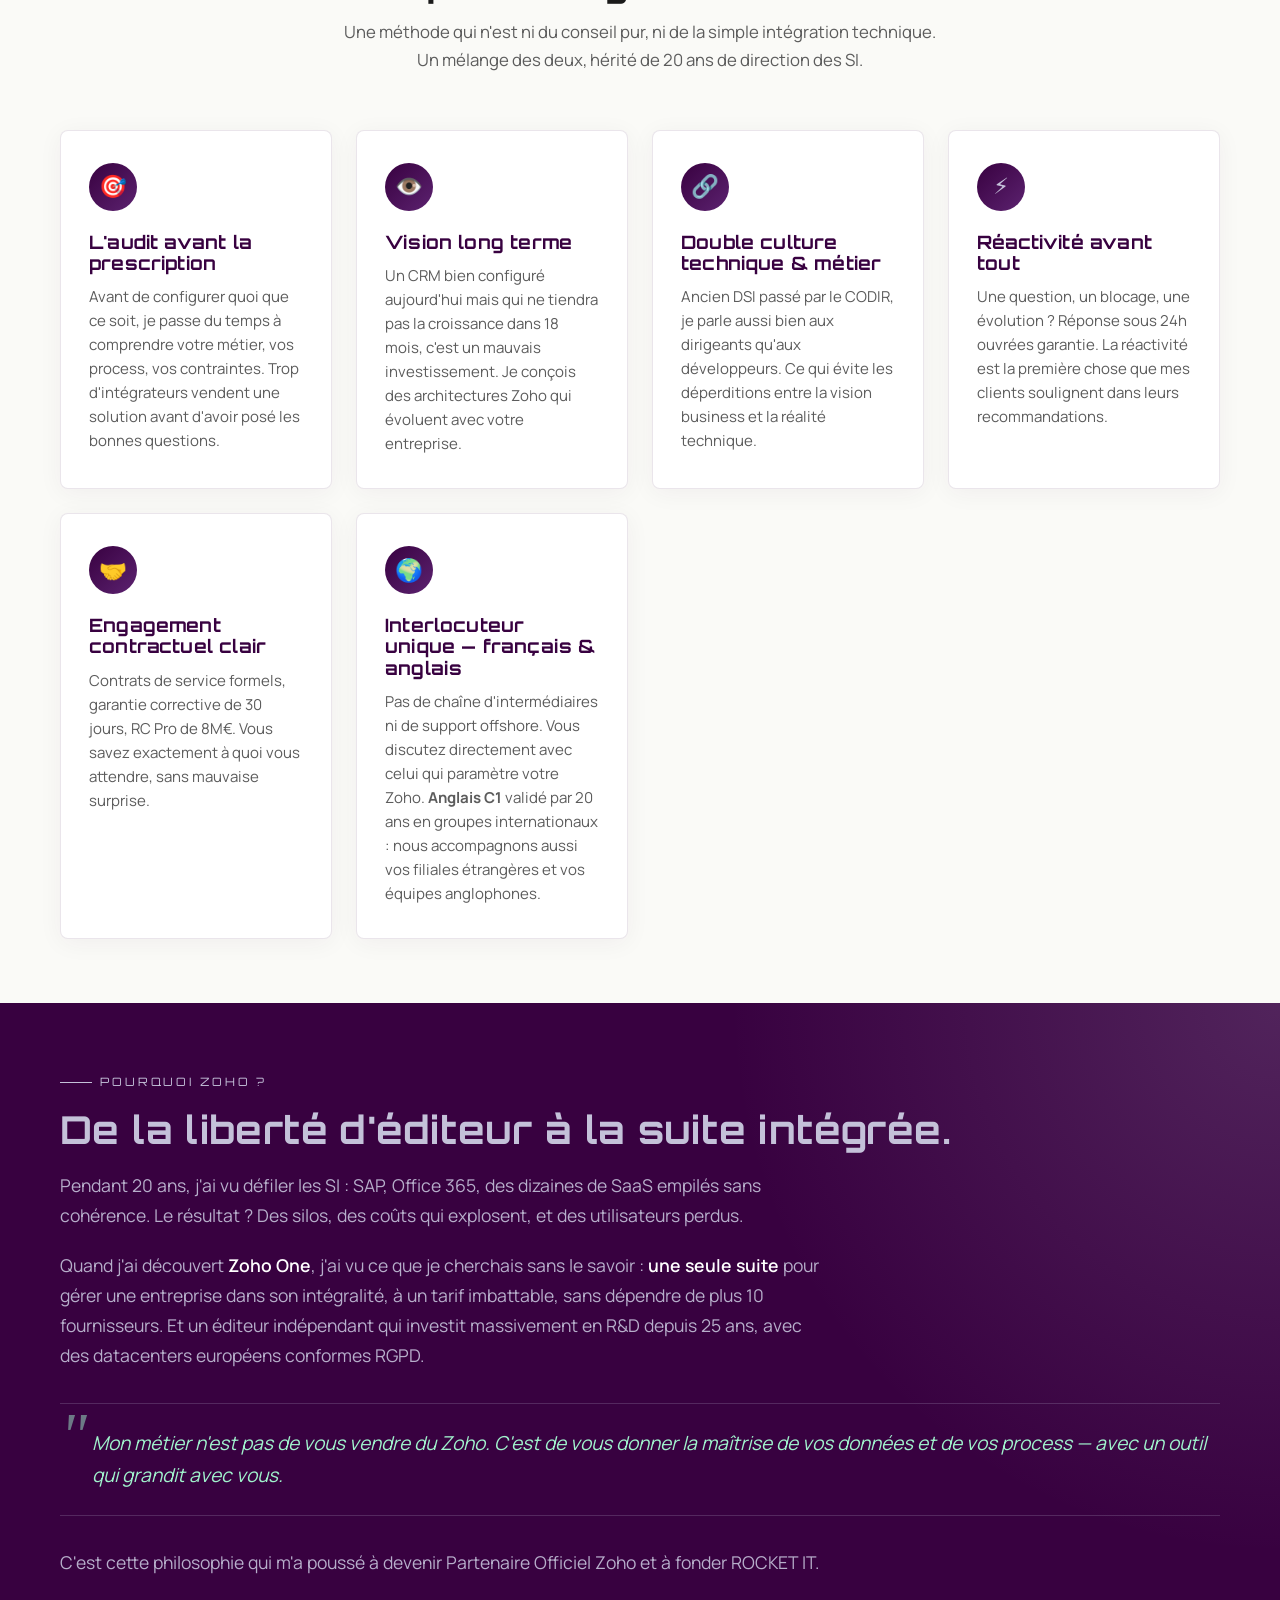
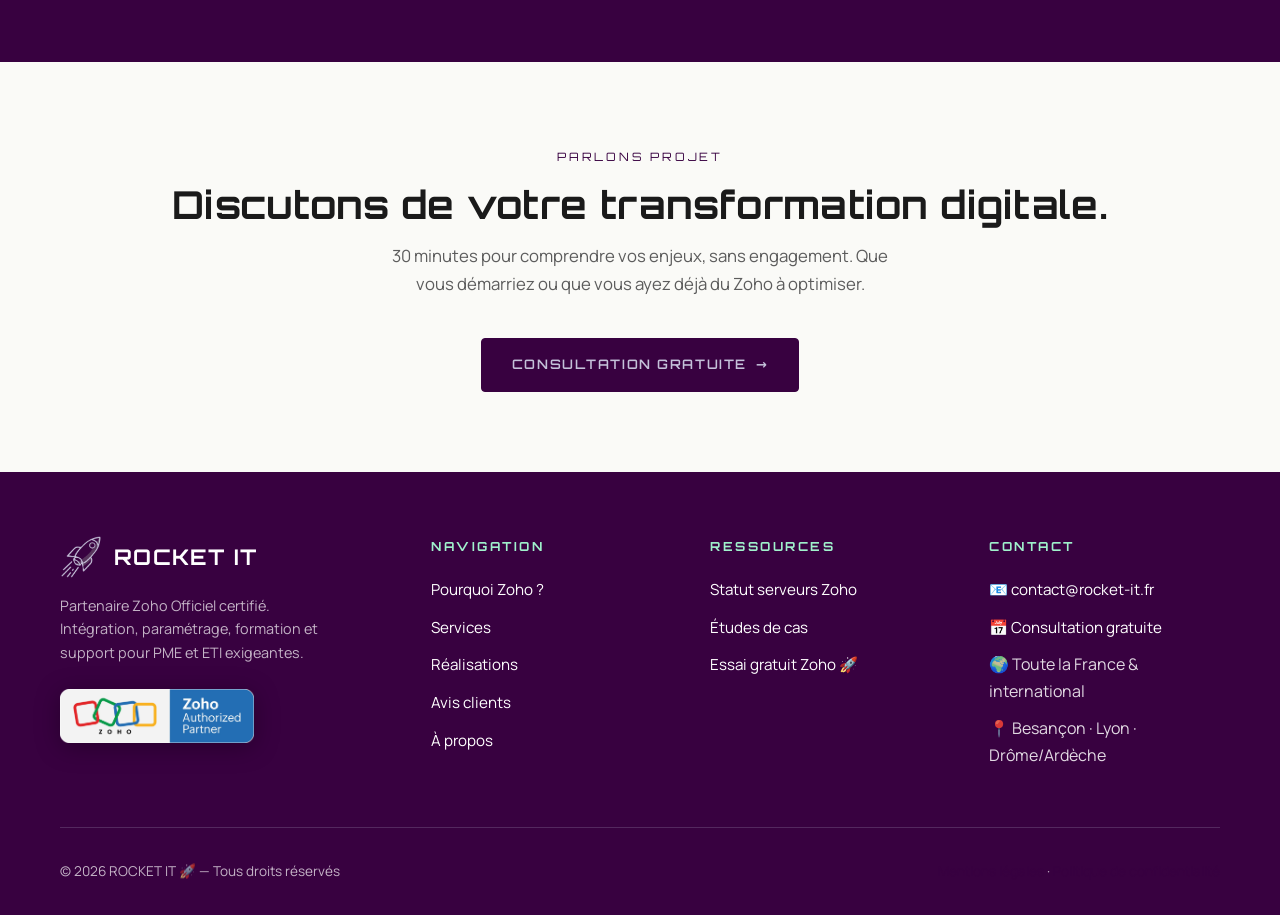
==== commit 83deae8e: "Add files via upload Reduce top spacing on hero and page headers" ====
--- a/a-propos.html
+++ b/a-propos.html
@@ -108,7 +108,7 @@
 
 /* Page header */
 .page-header {
-  padding: 4rem 0 3rem;
+  padding: 2rem 0 2rem;
   background: linear-gradient(180deg, var(--bg-lavande) 0%, var(--bg) 100%);
   position: relative;
   overflow: hidden;
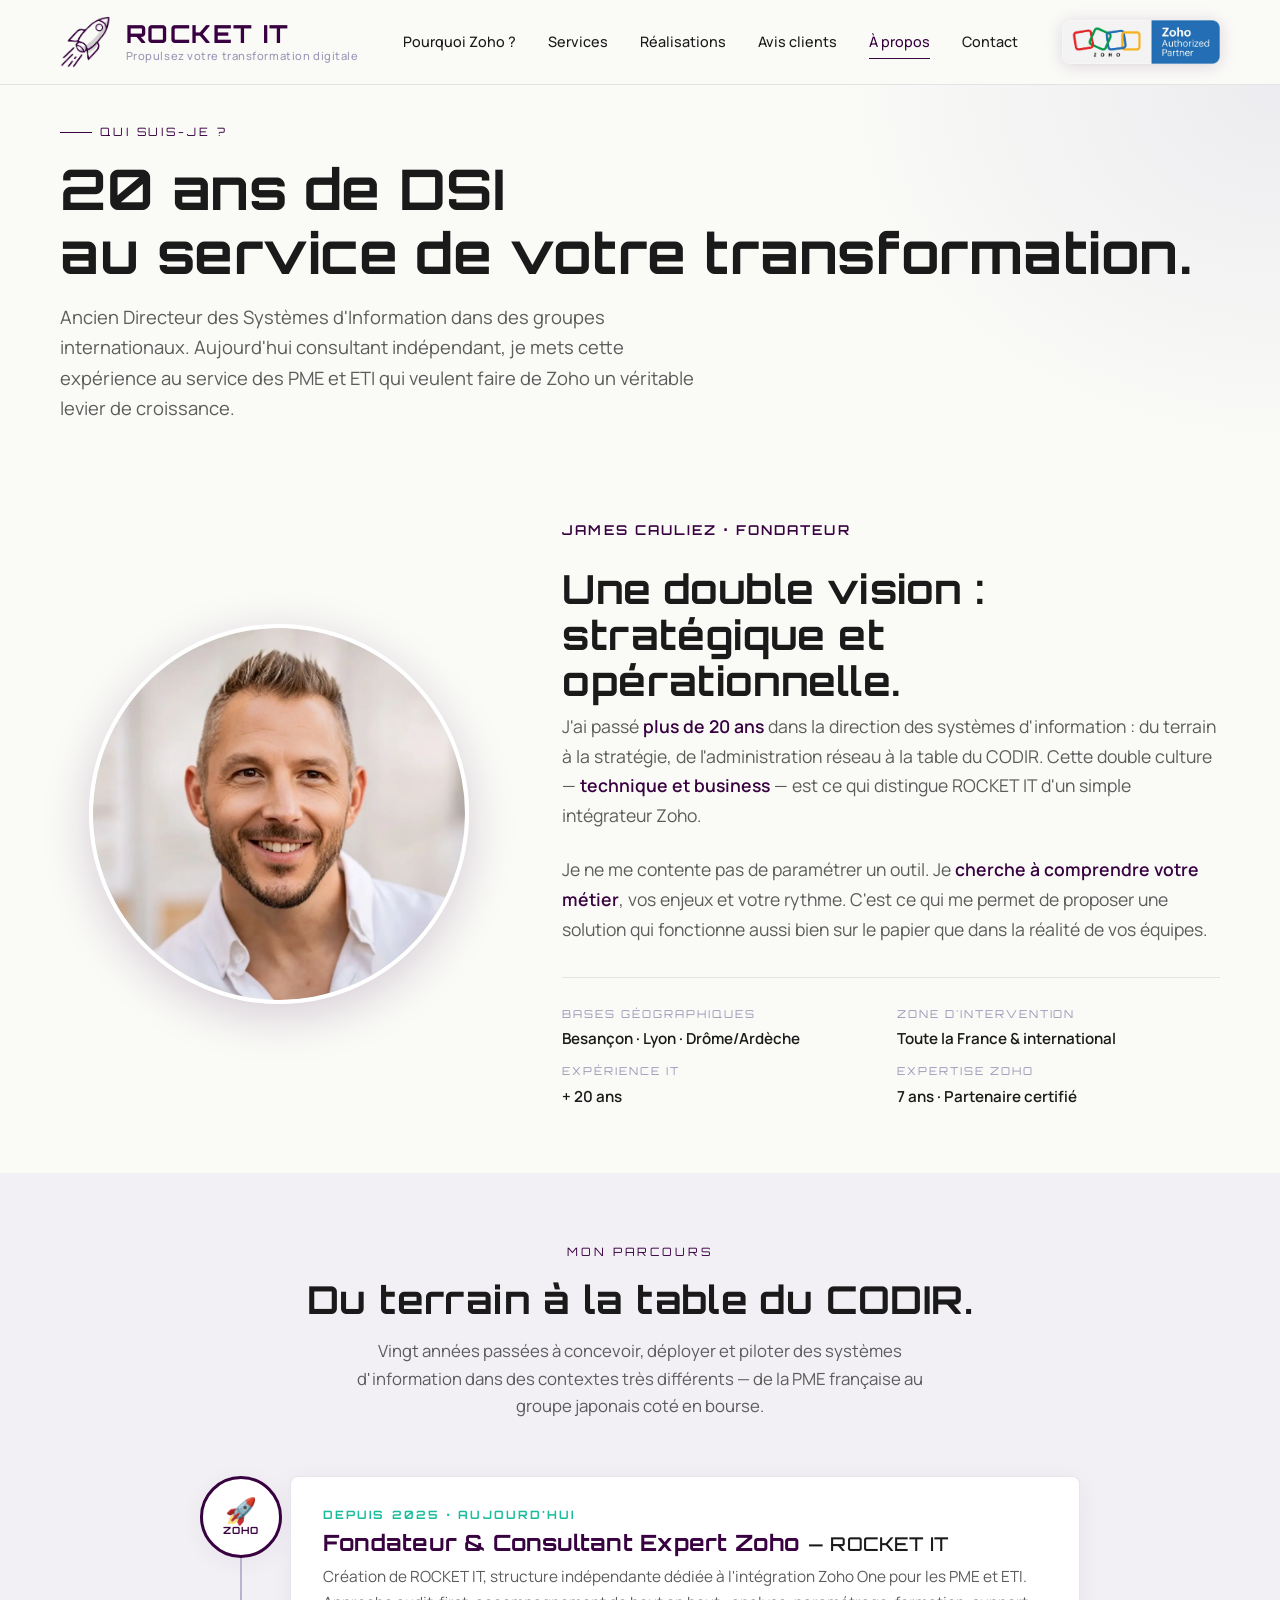
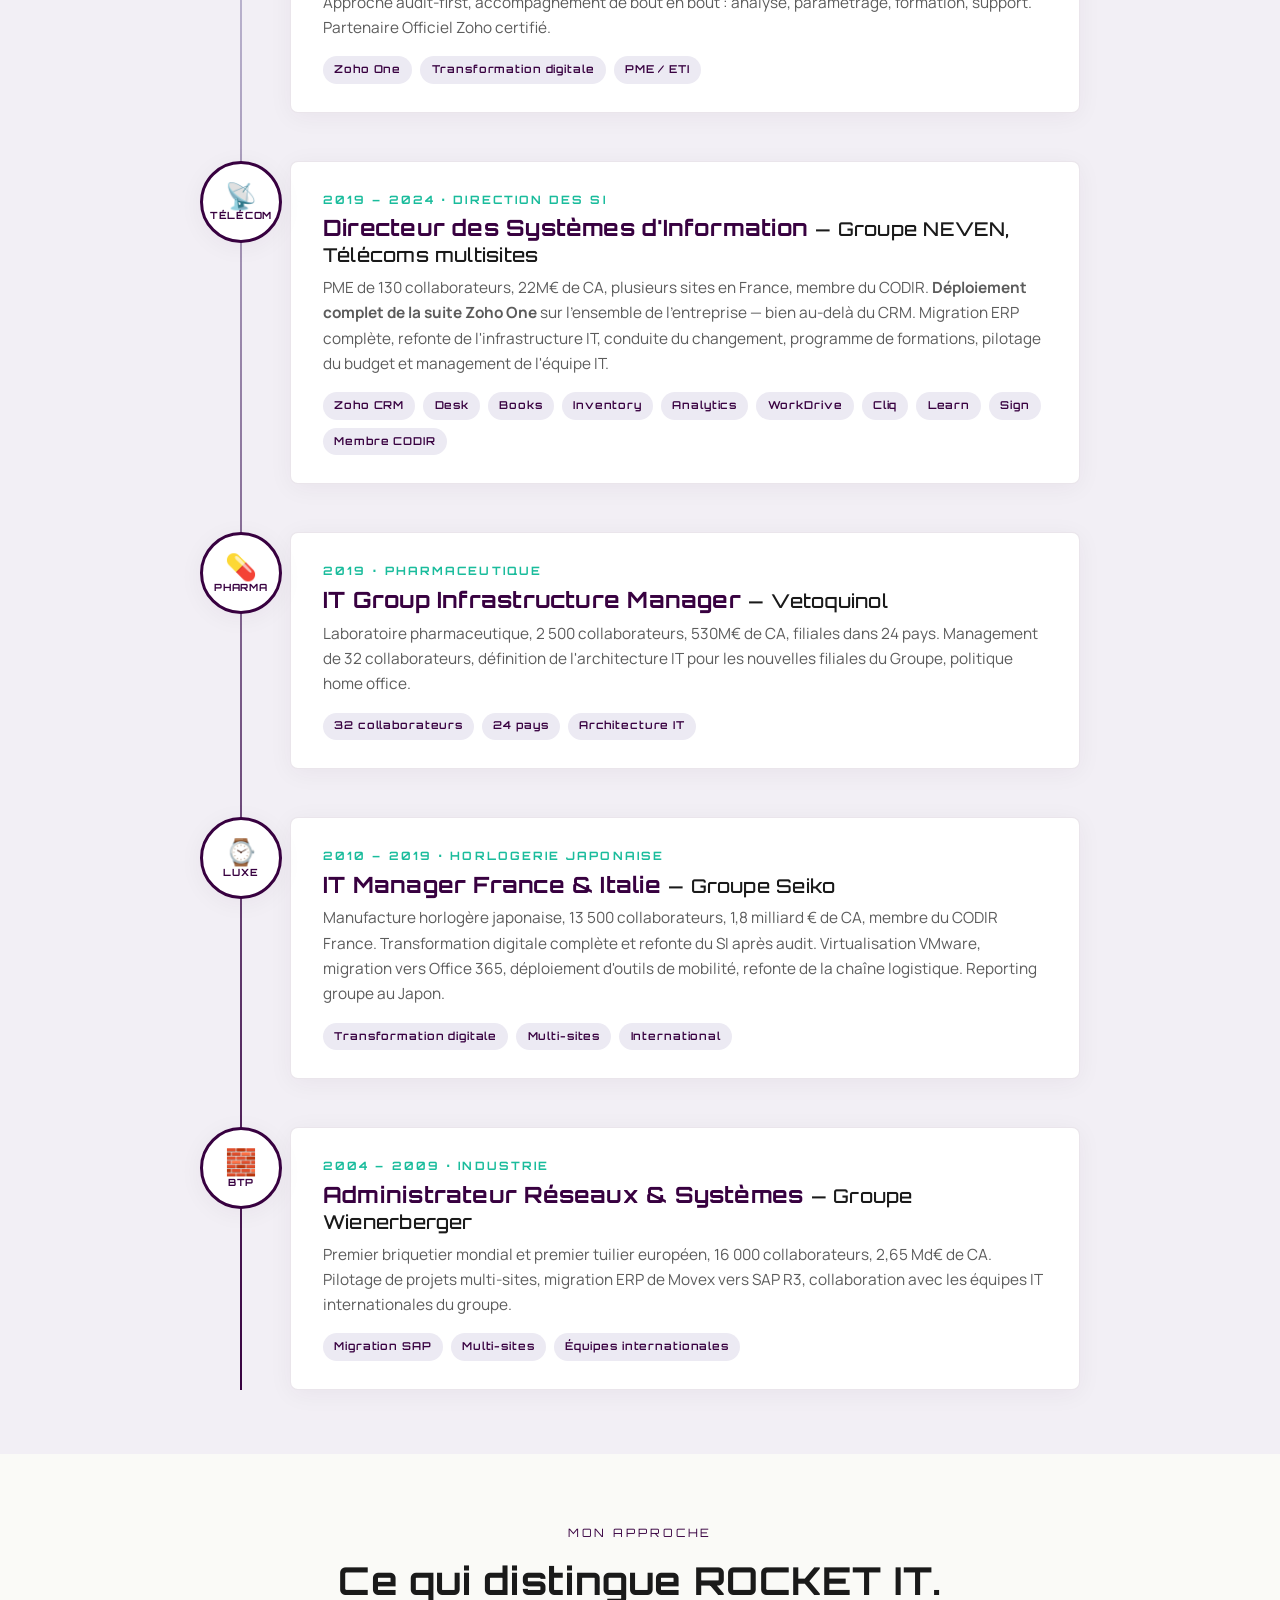
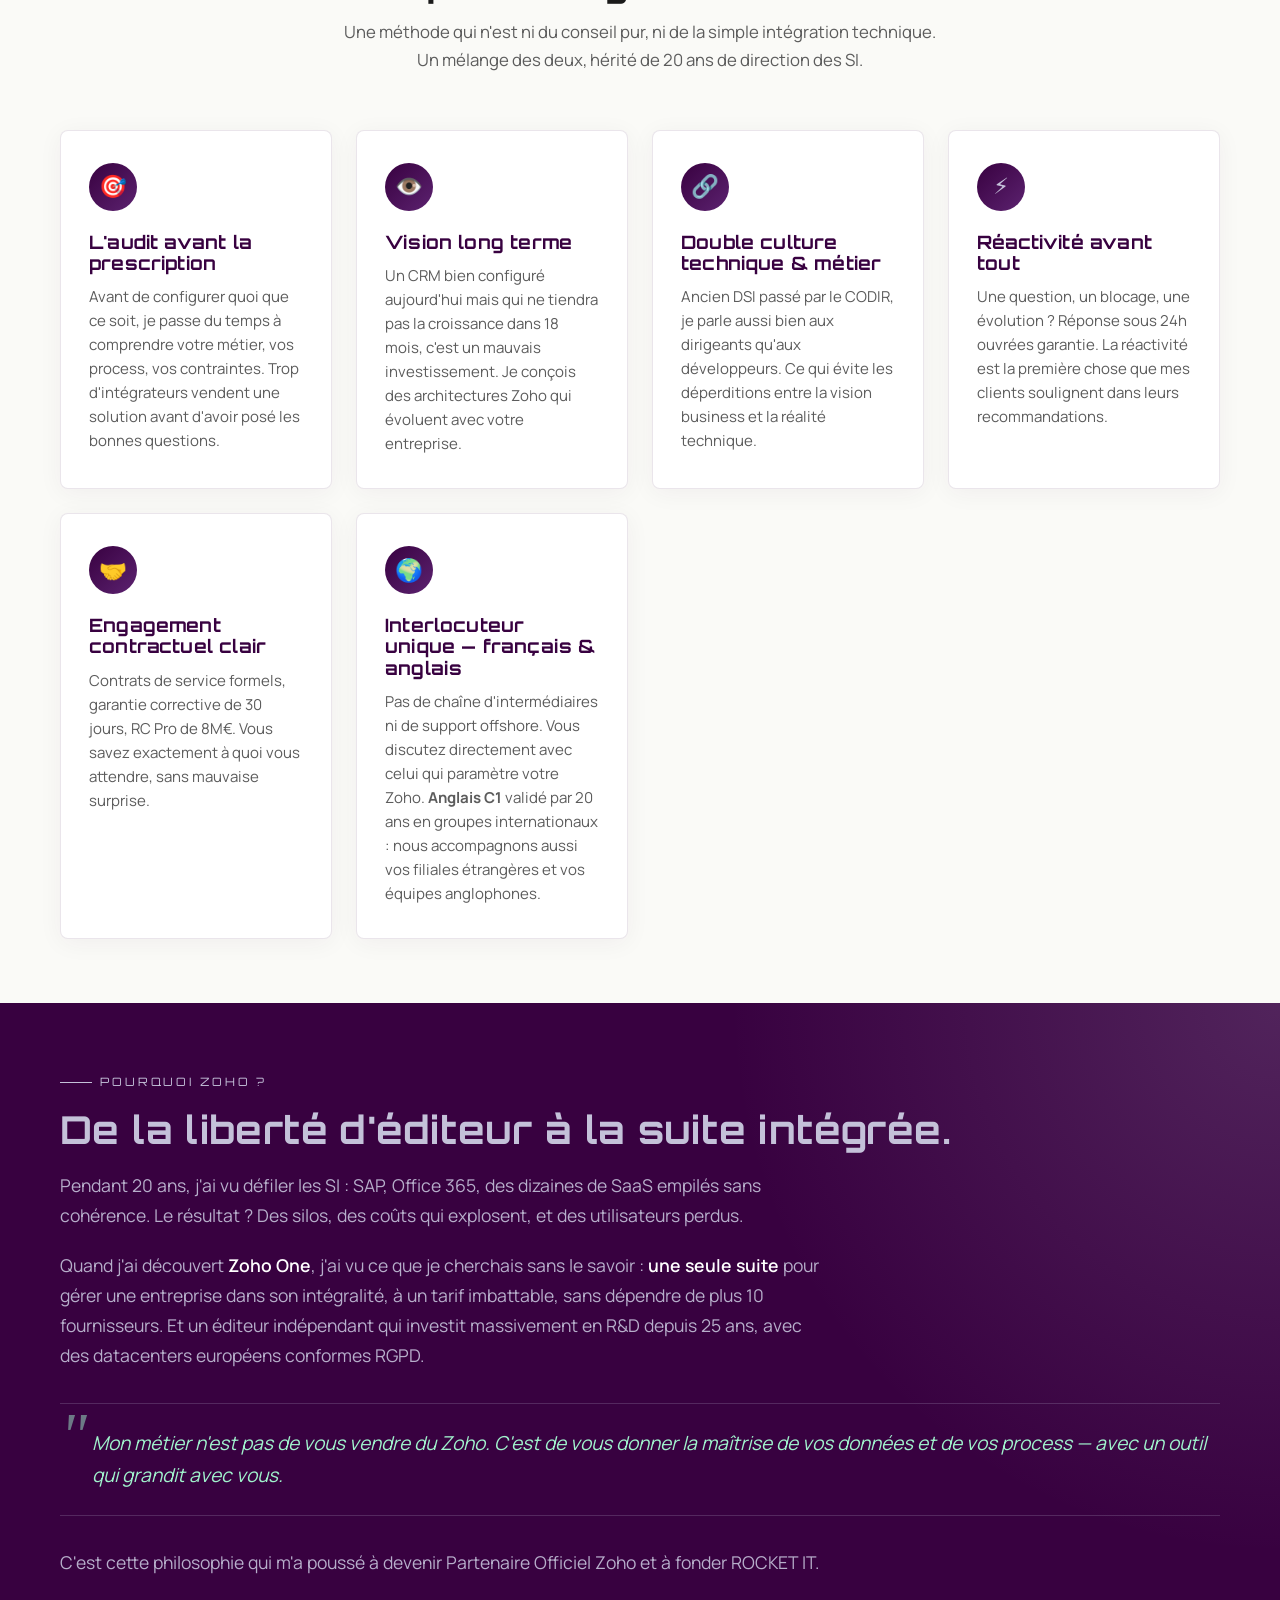
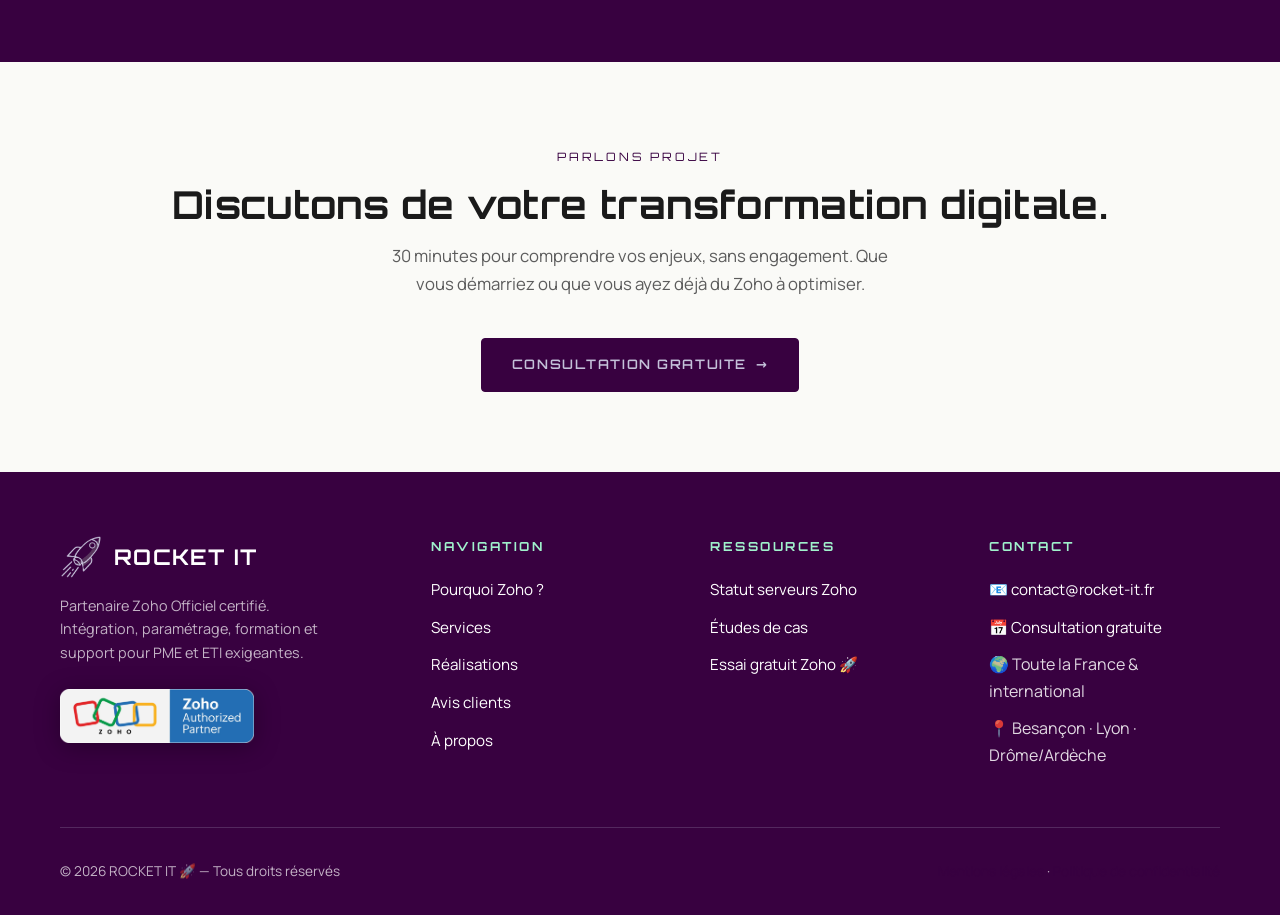
==== commit 480025cc: "Add files via upload Unified diagonal gradient across all page headers" ====
--- a/a-propos.html
+++ b/a-propos.html
@@ -109,16 +109,16 @@
 /* Page header */
 .page-header {
   padding: 2rem 0 2rem;
-  background: linear-gradient(180deg, var(--bg-lavande) 0%, var(--bg) 100%);
+  background: linear-gradient(135deg, var(--cream) 0%, var(--cream) 35%, rgba(196,193,217,0.18) 75%, rgba(196,193,217,0.32) 100%);
   position: relative;
   overflow: hidden;
 }
 .page-header::before {
   content: '';
   position: absolute;
-  top: -20%; right: -10%;
-  width: 40vw; height: 60vh;
-  background: radial-gradient(circle, rgba(196,193,217,0.5) 0%, transparent 60%);
+  top: 0; right: 0;
+  width: 35vw; height: 100%;
+  background: radial-gradient(ellipse at top right, rgba(196,193,217,0.25) 0%, transparent 70%);
   pointer-events: none;
 }
 .page-header-inner { position: relative; z-index: 1; }
@@ -134,6 +134,9 @@
 /* Fix : pas de trait sur les sections centrées */
 .cta-section .section-label::before { display: none; }
 .cta-section .section-label { padding-left: 0; }
+/* Désactive automatiquement le trait sur tous les labels avec padding-left:0 inline */
+.section-label[style*="padding-left:0"]::before,
+.section-label[style*="padding-left: 0"]::before { display: none; }
 .page-header h1 { margin-bottom: 1rem; }
 .page-header .lead {
   font-size: 1.15rem; color: var(--text-muted); max-width: 60ch; line-height: 1.65;
@@ -475,7 +478,7 @@
 .burger.active span:nth-child(2) { opacity: 0; }
 .burger.active span:nth-child(3) { transform: translateY(-7px) rotate(-45deg); }
 
-@media (max-width: 1200px) {
+@media (max-width: 1100px) {
   .nav-links { position: fixed; top: 71px; left: 0; right: 0; background: var(--bg); flex-direction: column; padding: 2rem; border-bottom: 1px solid var(--border); transform: translateY(-150%); transition: transform 0.4s var(--ease); gap: 1.5rem; z-index: 99; }
   .nav-links.open { transform: translateY(0); }
   .burger { display: flex; }
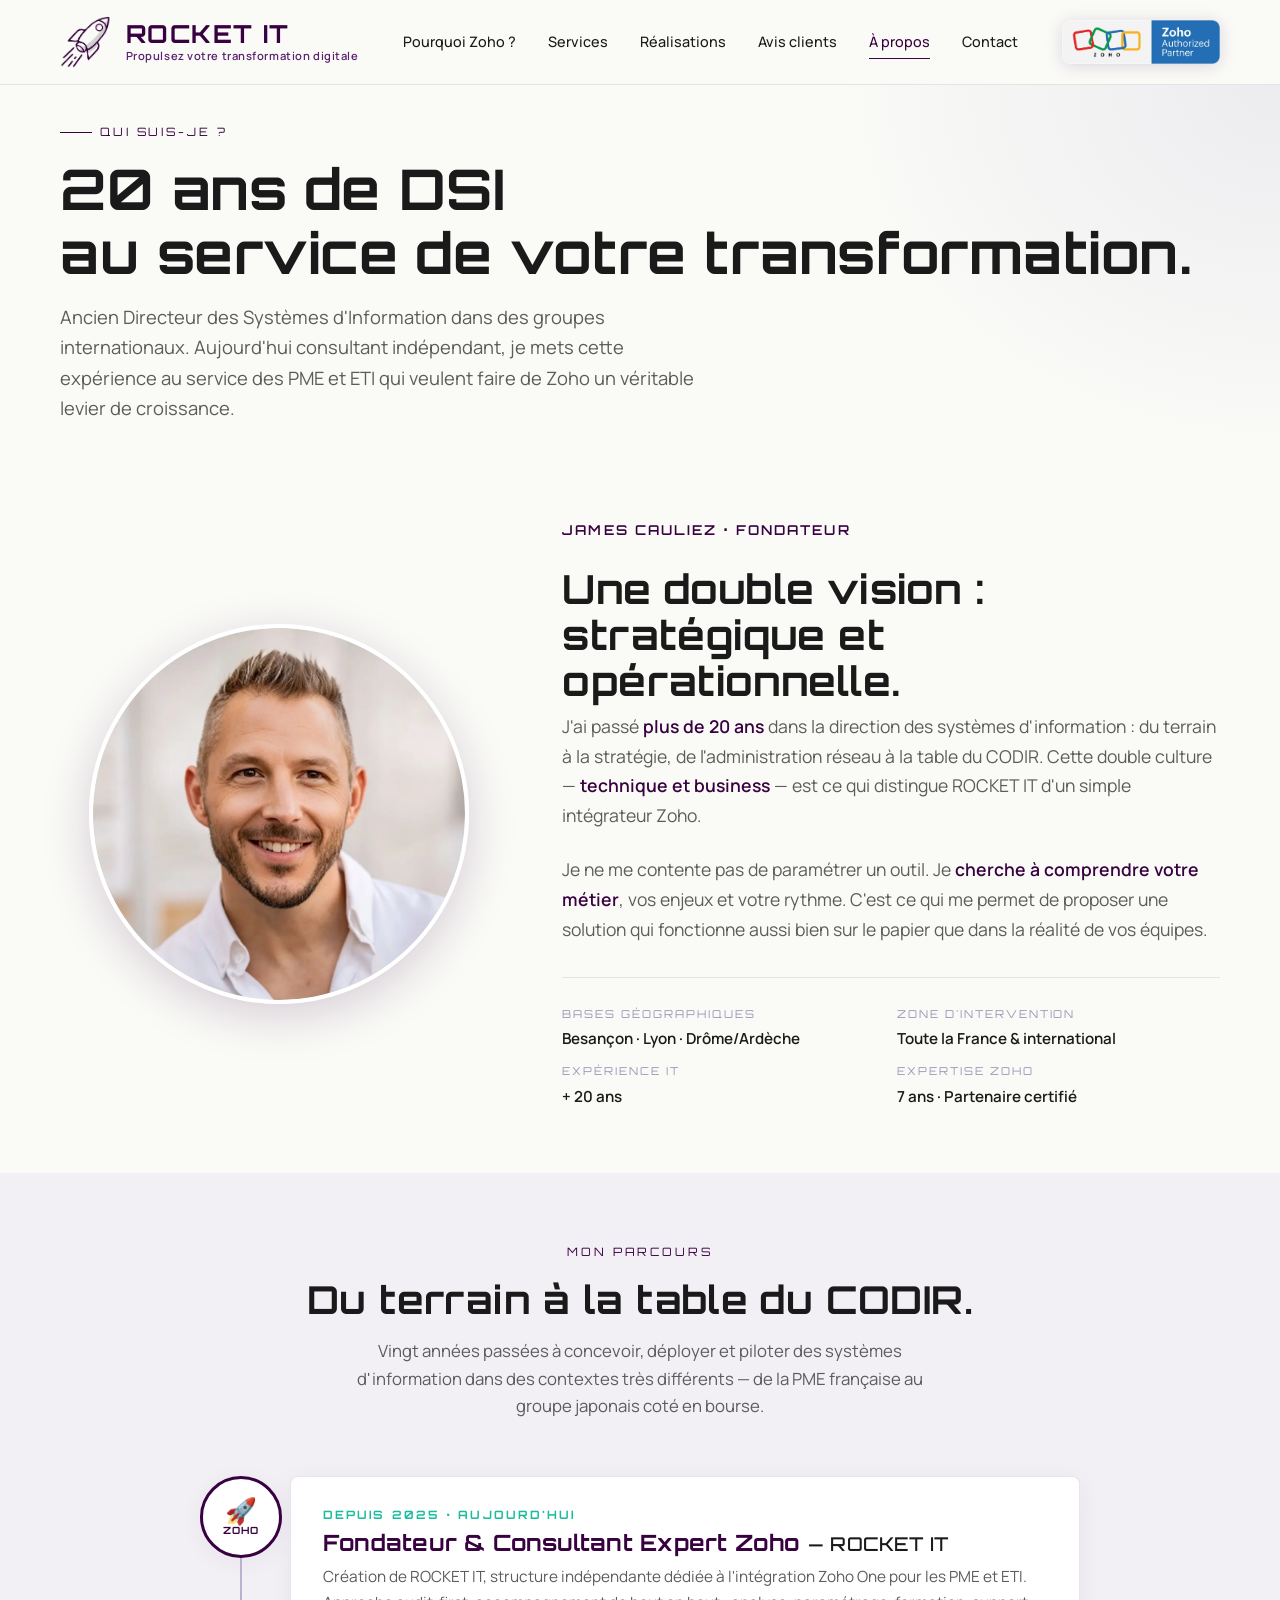
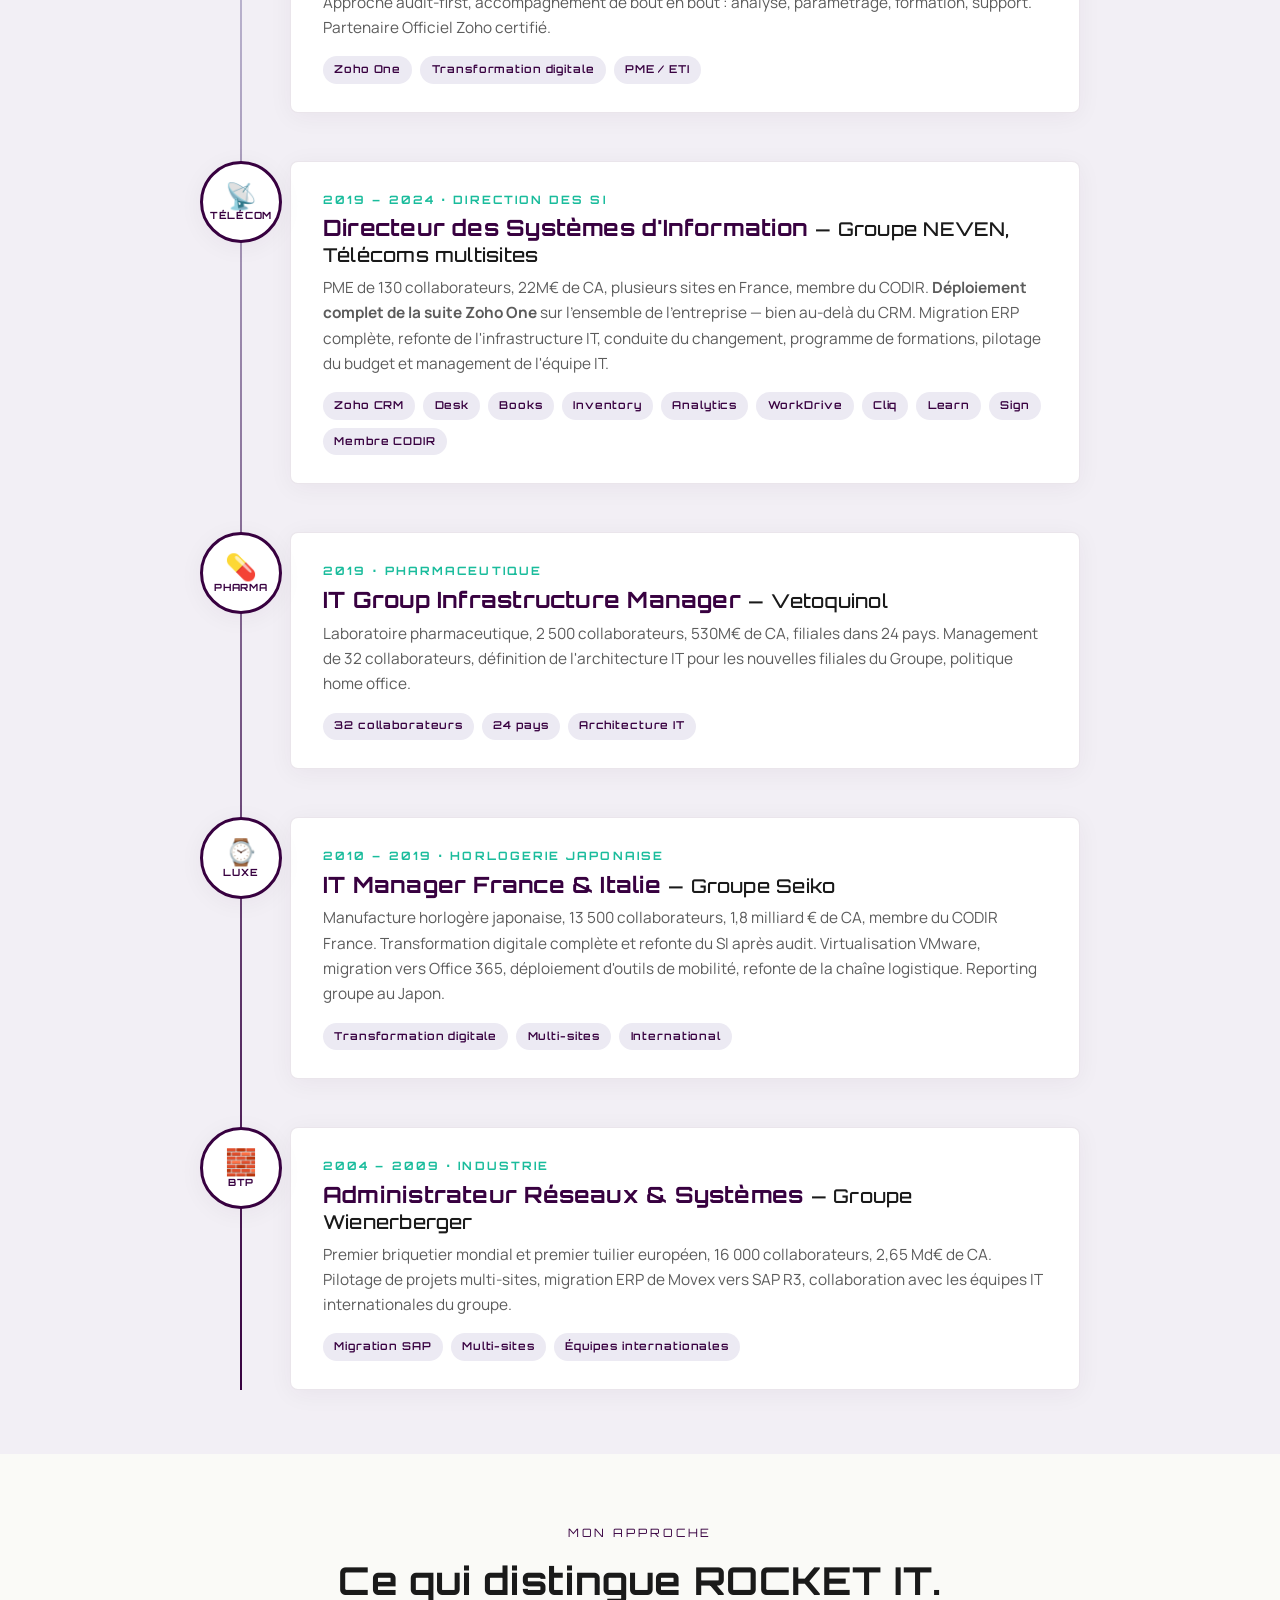
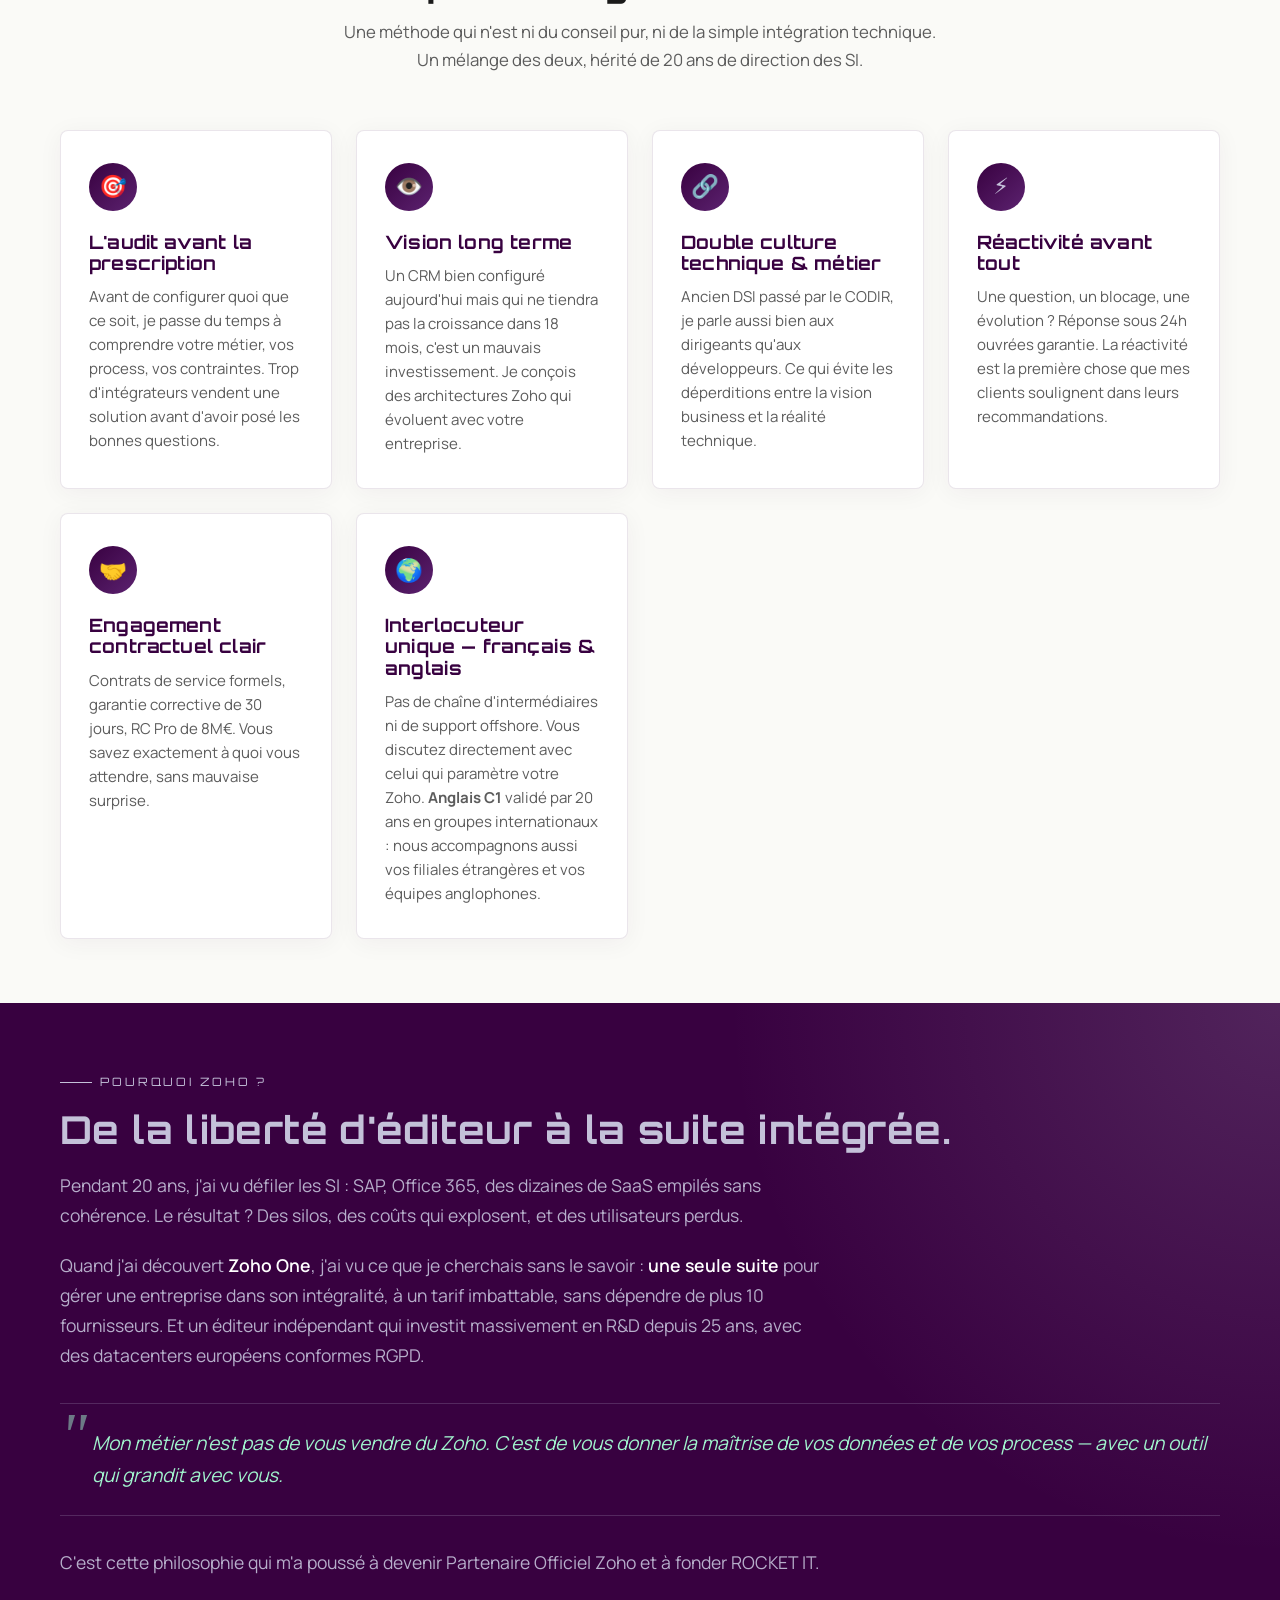
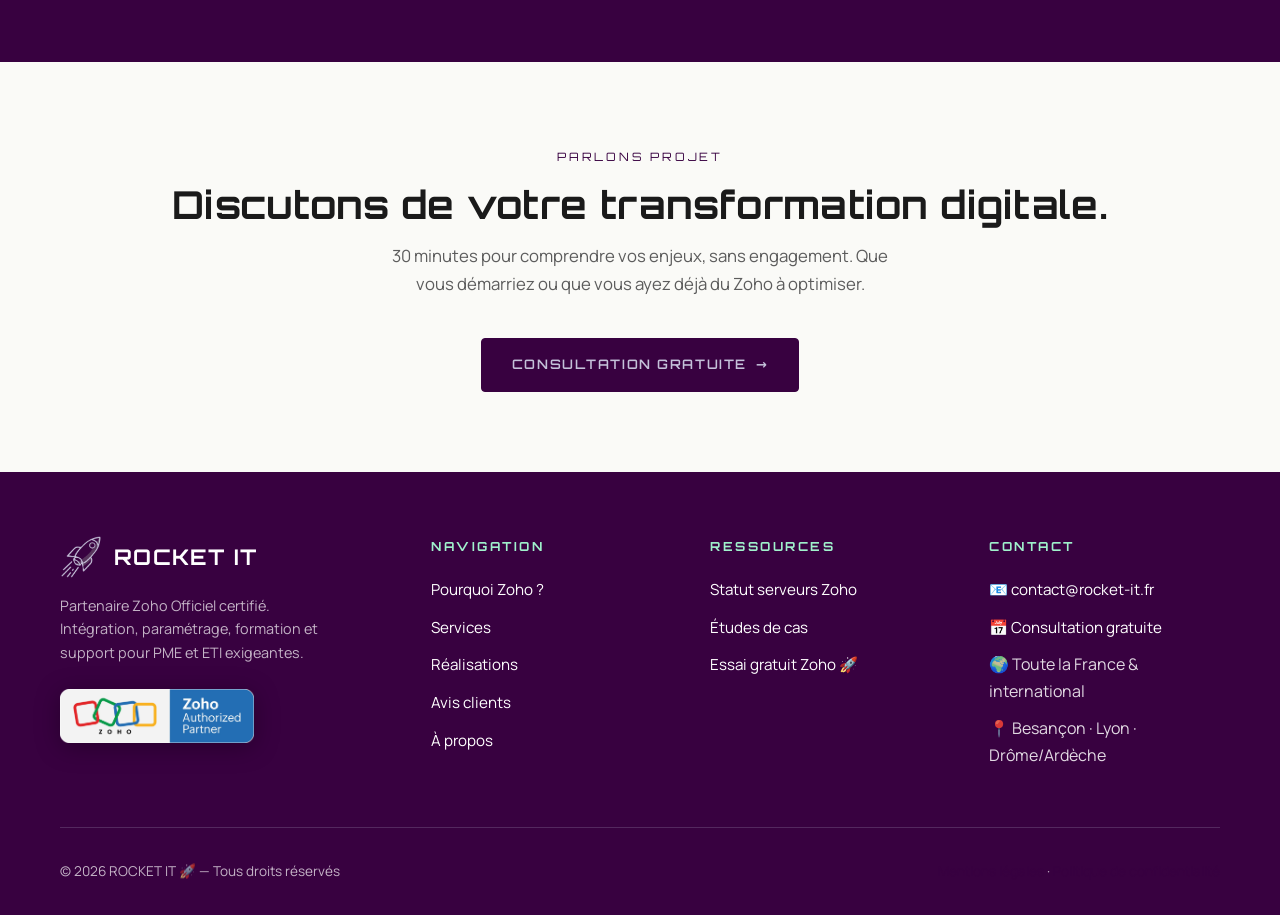
==== commit a2ffccf8: "Add files via upload v1.4: hero UX refactor + unified" ====
--- a/a-propos.html
+++ b/a-propos.html
@@ -90,7 +90,7 @@
 .logo-icon { height: 52px; width: auto; }
 .logo-text { display: flex; flex-direction: column; line-height: 1; }
 .logo-name { font-family: var(--font-display); font-weight: 700; font-size: 1.55rem; letter-spacing: 0.06em; color: var(--violet); }
-.logo-tagline { font-family: var(--font-body); font-size: 0.7rem; font-weight: 500; color: var(--lavande-dark); letter-spacing: 0.05em; margin-top: 0.2rem; }
+.logo-tagline { font-family: var(--font-body); font-size: 0.7rem; font-weight: 600; color: var(--violet-soft); letter-spacing: 0.05em; margin-top: 0.2rem; }
 .nav-links { display: flex; gap: 2rem; list-style: none; align-items: center; }
 .nav-links a { color: var(--text); font-size: 0.9rem; font-weight: 500; padding: 0.4rem 0; border-bottom: 1px solid transparent; transition: all 0.3s var(--ease); }
 .nav-links a:hover, .nav-links a.active { color: var(--violet); border-bottom-color: var(--violet); }
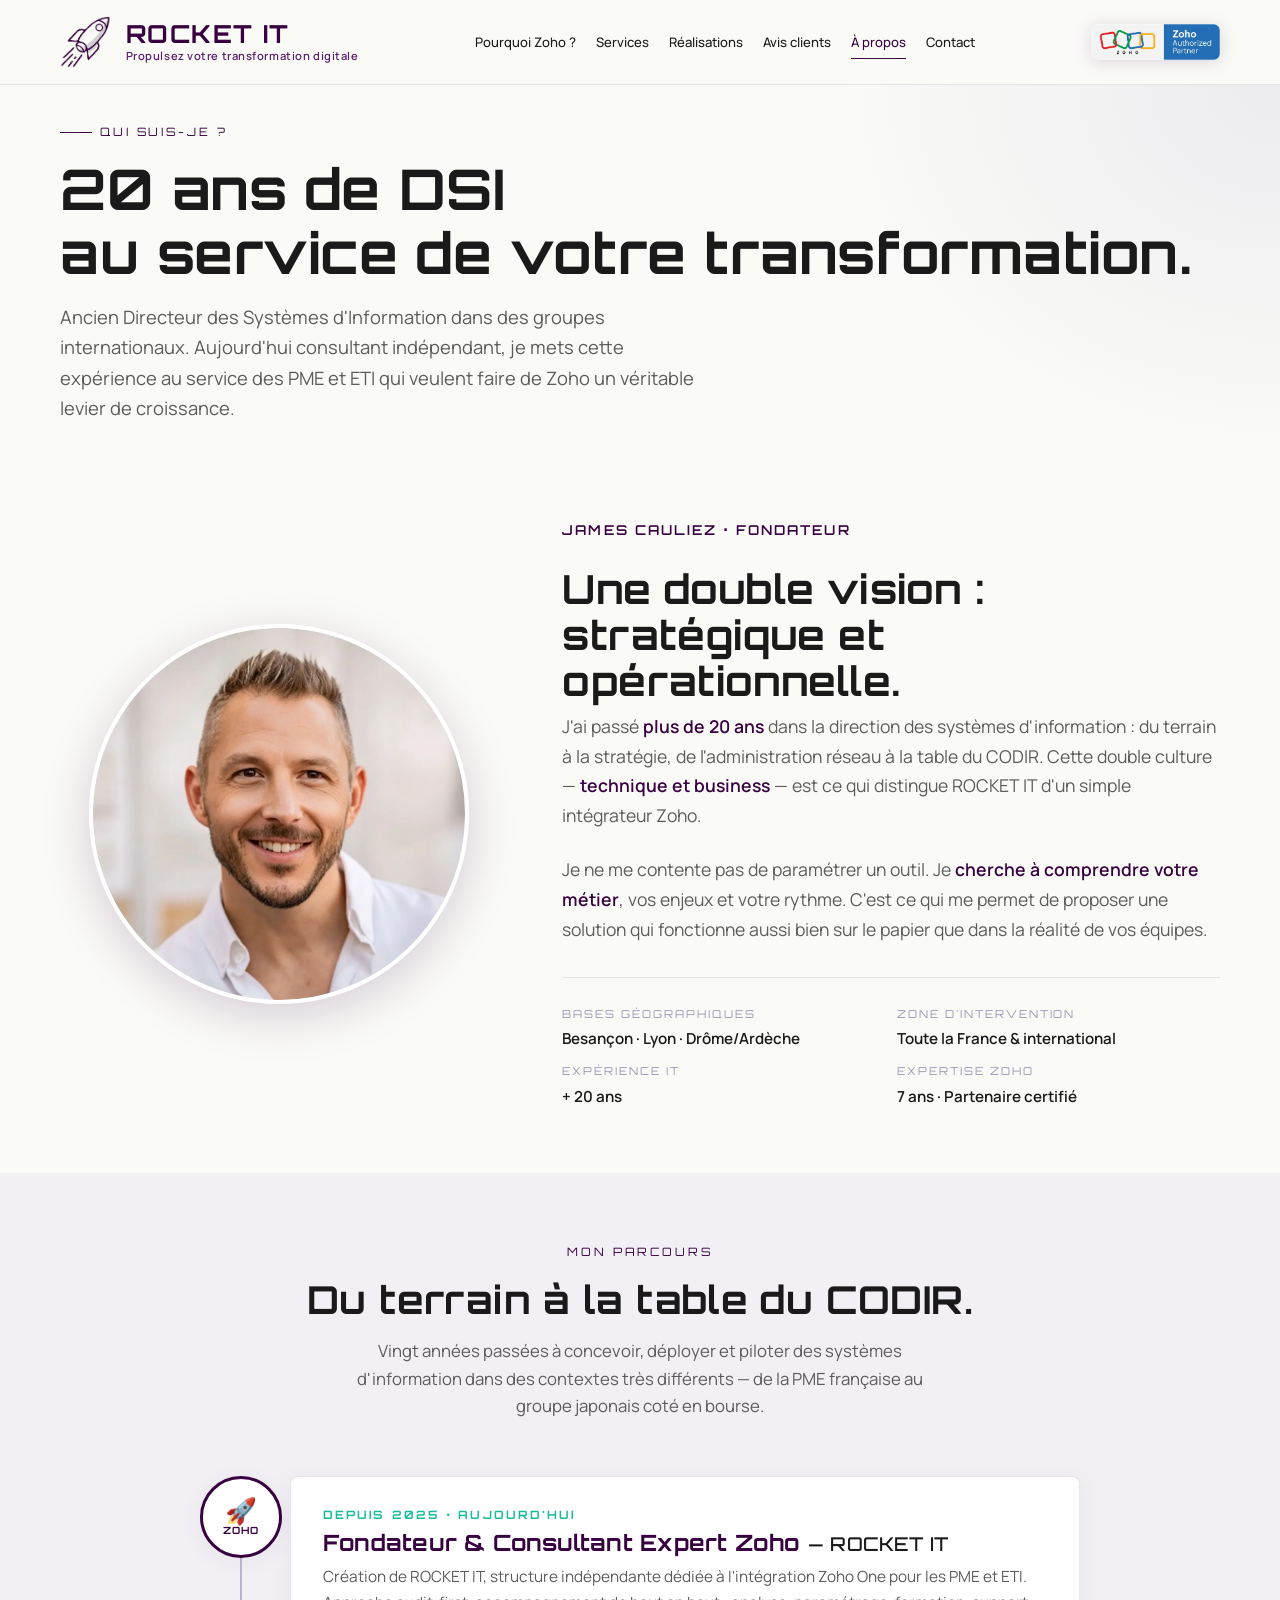
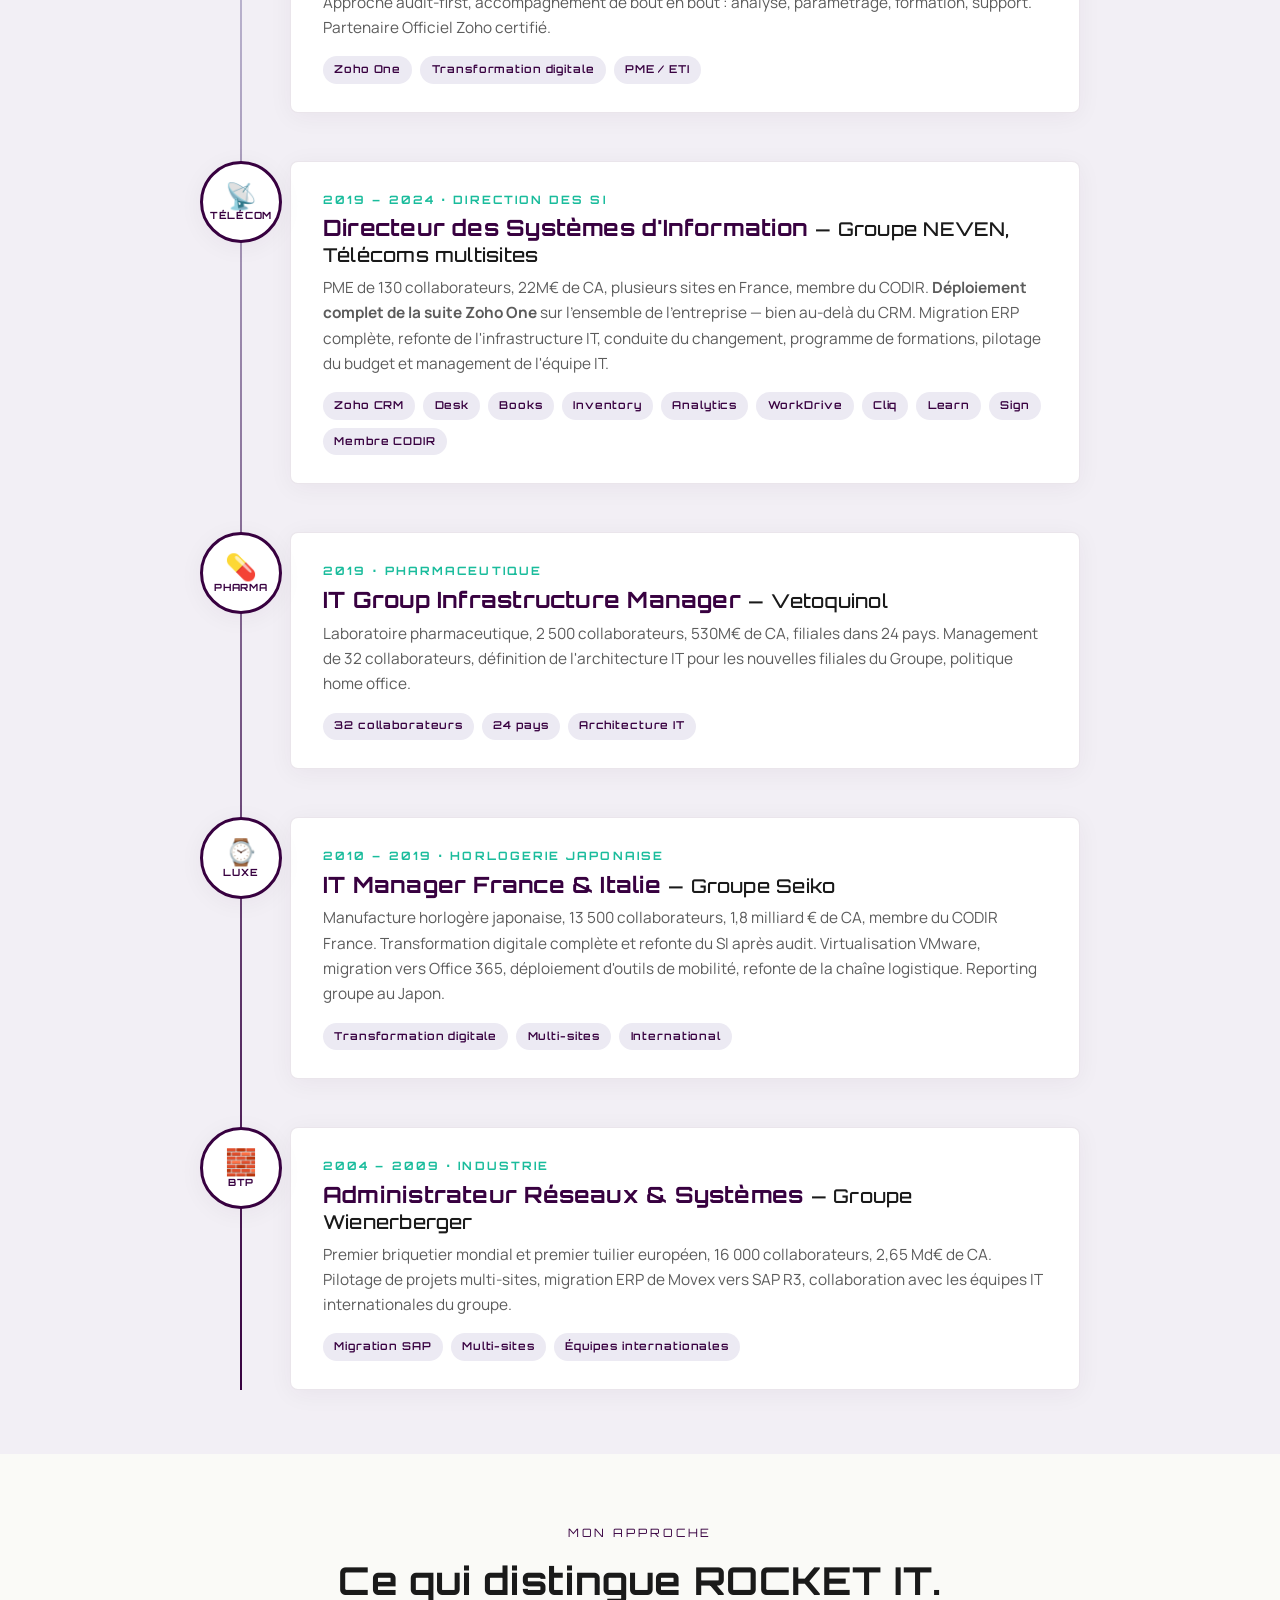
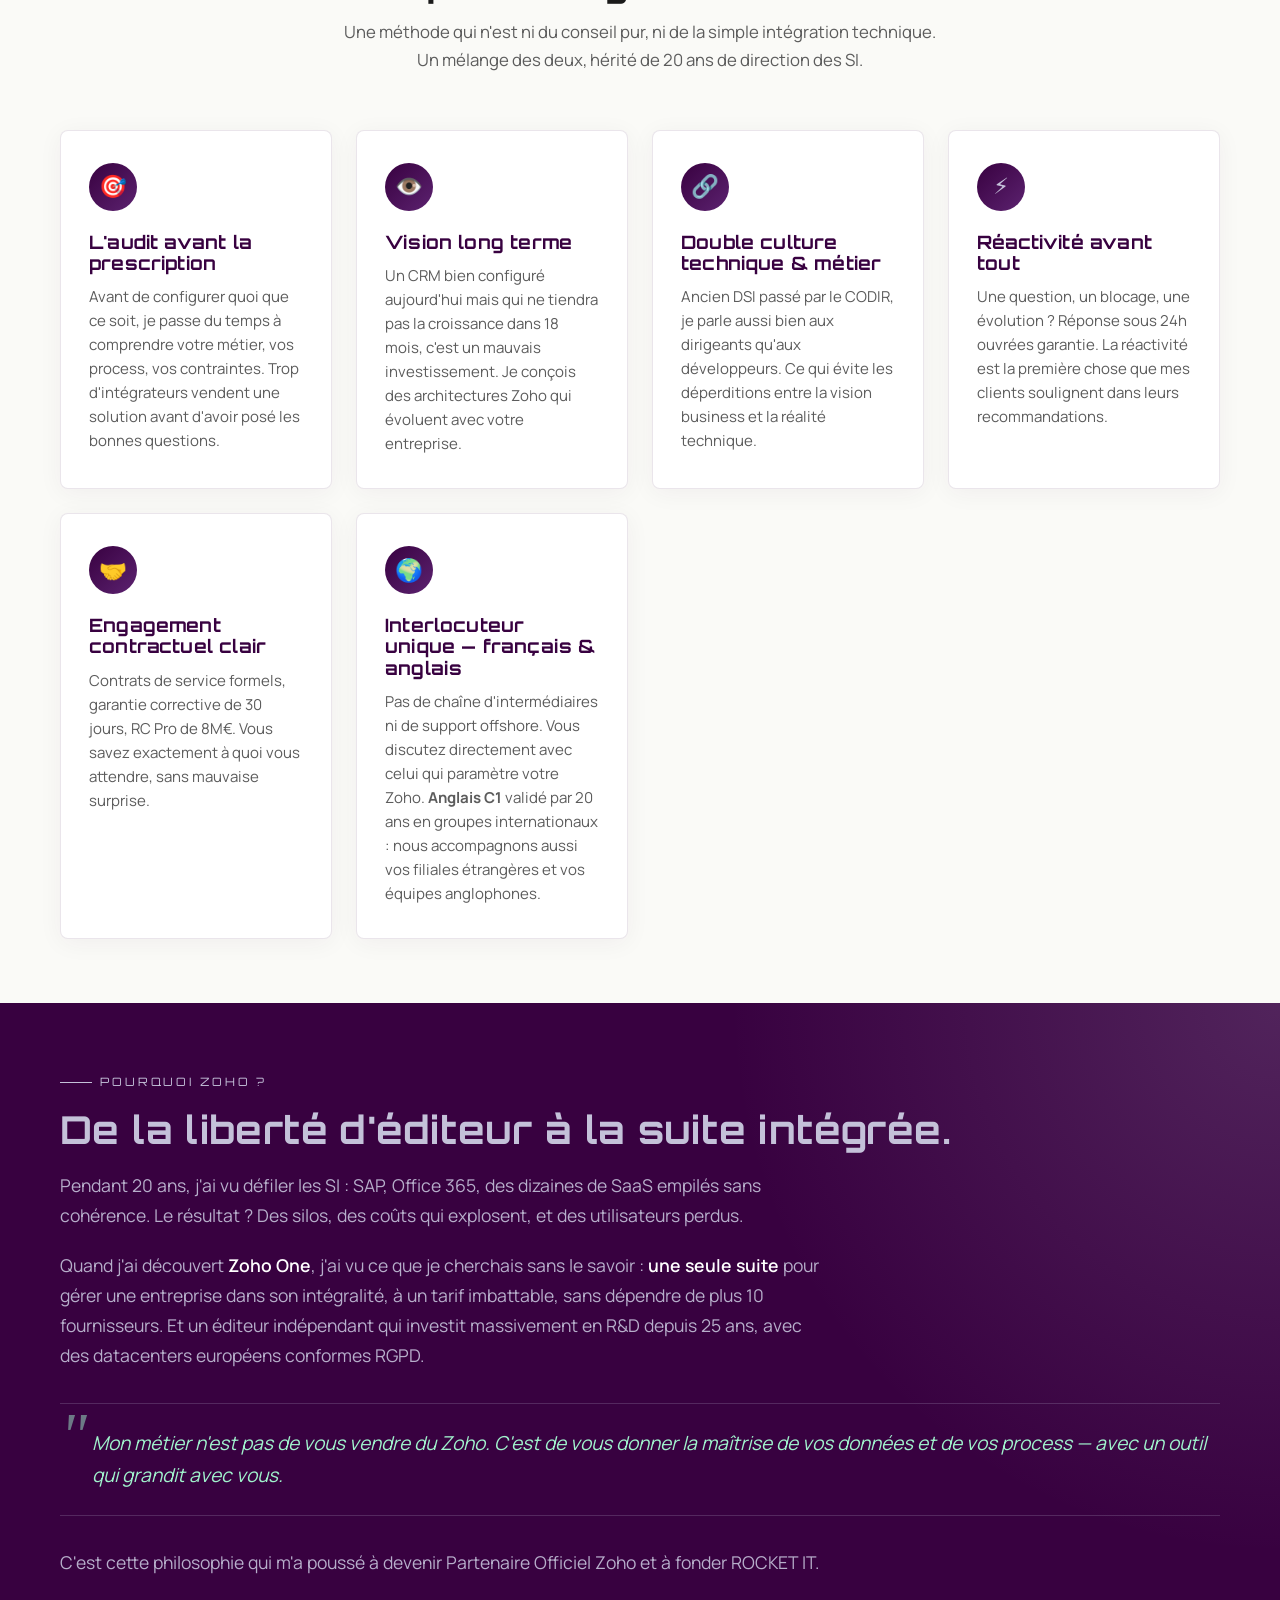
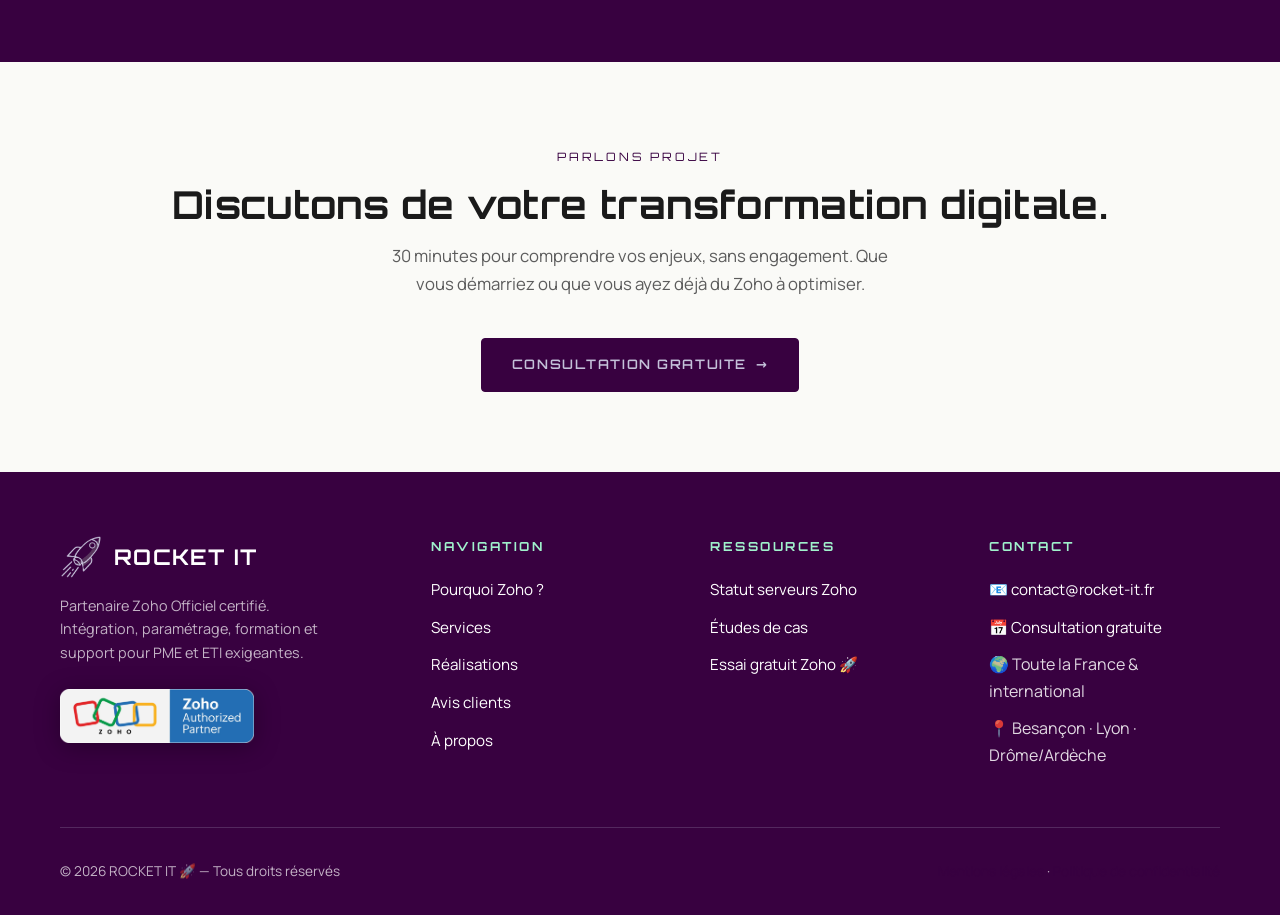
==== commit d72cbb91: "Add files via upload Fix a-propos nav + keep baseline visible on mobile" ====
--- a/a-propos.html
+++ b/a-propos.html
@@ -478,16 +478,17 @@
 .burger.active span:nth-child(2) { opacity: 0; }
 .burger.active span:nth-child(3) { transform: translateY(-7px) rotate(-45deg); }
 
+@media (max-width: 1300px) { .nav { gap: 1.25rem; } .nav-links { gap: 1.25rem; } .nav-links a { font-size: 0.82rem; } .zoho-badge-wrapper img { height: 36px; } }
 @media (max-width: 1100px) {
   .nav-links { position: fixed; top: 71px; left: 0; right: 0; background: var(--bg); flex-direction: column; padding: 2rem; border-bottom: 1px solid var(--border); transform: translateY(-150%); transition: transform 0.4s var(--ease); gap: 1.5rem; z-index: 99; }
   .nav-links.open { transform: translateY(0); }
   .burger { display: flex; }
-  .logo-tagline { display: none; }
   .zoho-badge-wrapper { display: none; }
 }
 @media (max-width: 720px) {
   .logo-name { font-size: 1.2rem; }
   .logo-icon { height: 42px; }
+  .logo-tagline { font-size: 0.6rem; }
   .quick-info { grid-template-columns: 1fr; }
   .footer-grid { grid-template-columns: 1fr; }
   .footer-bottom { flex-direction: column; text-align: center; }
